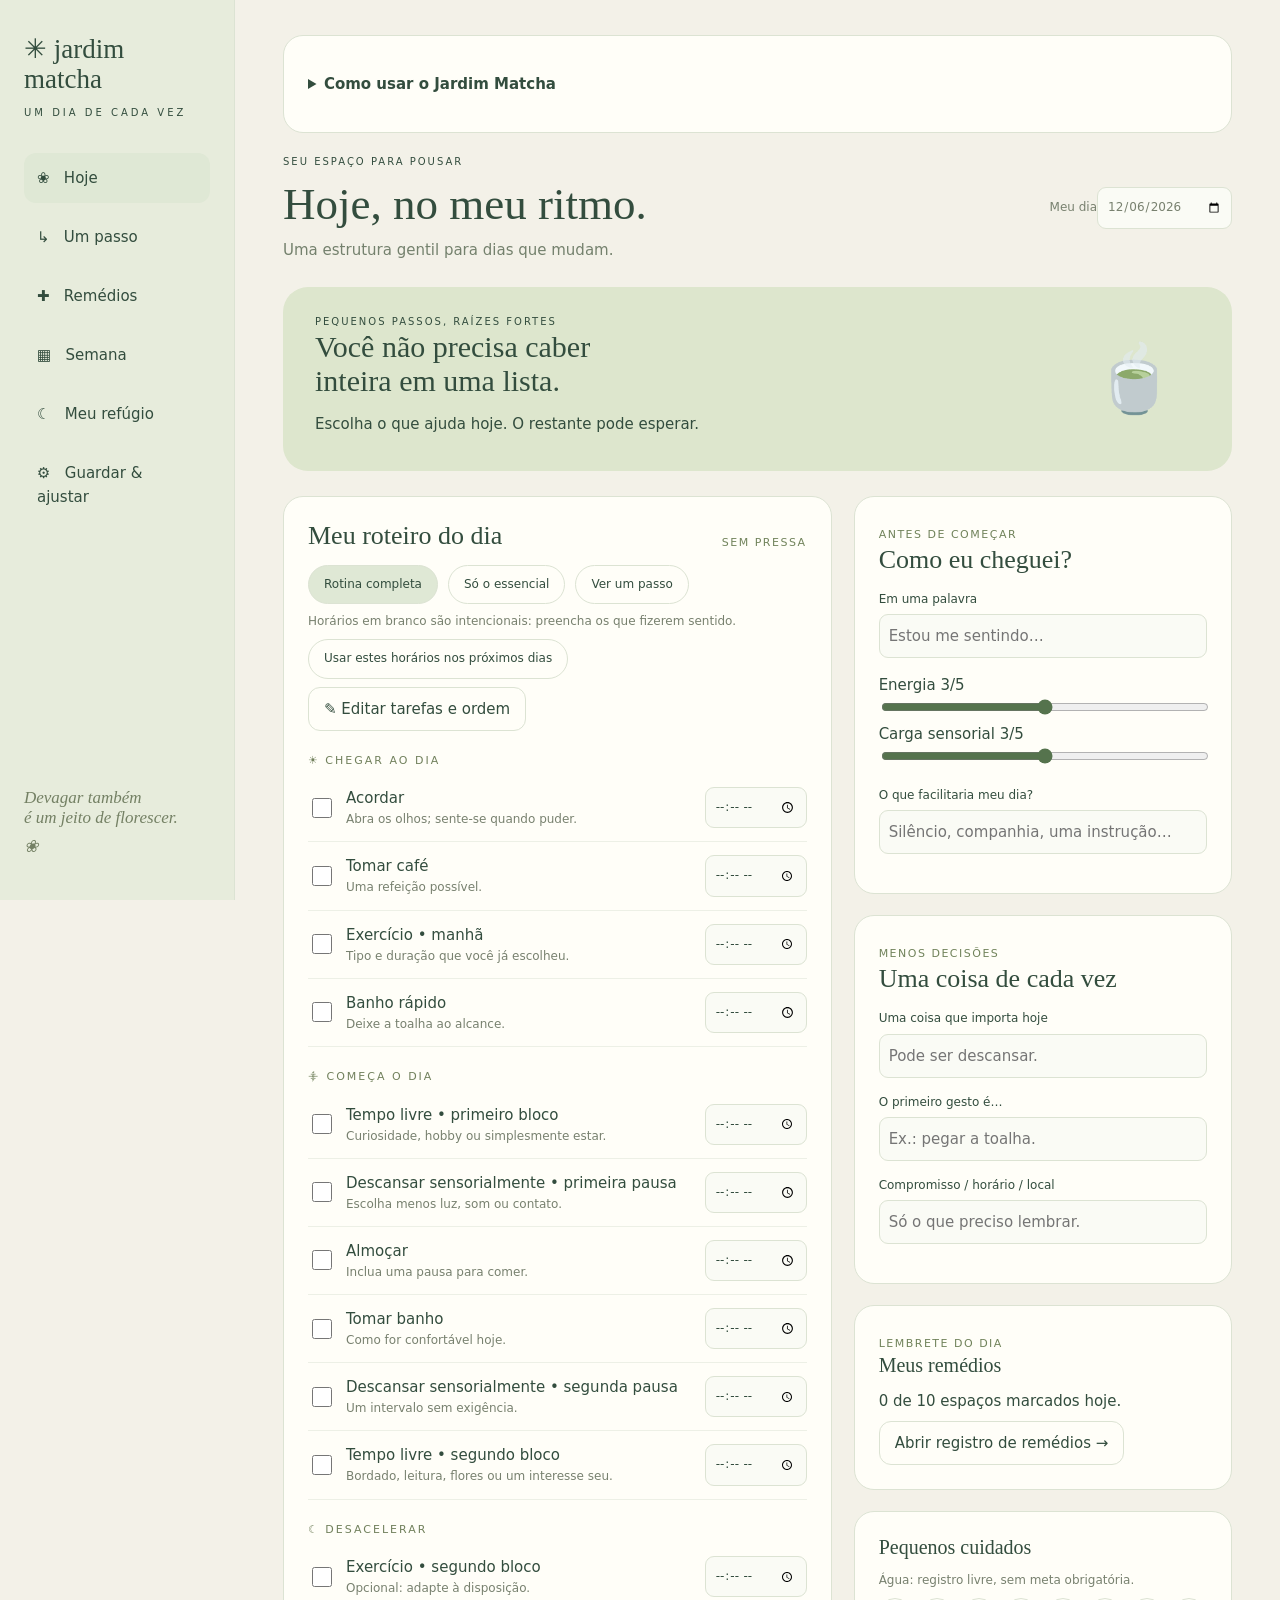
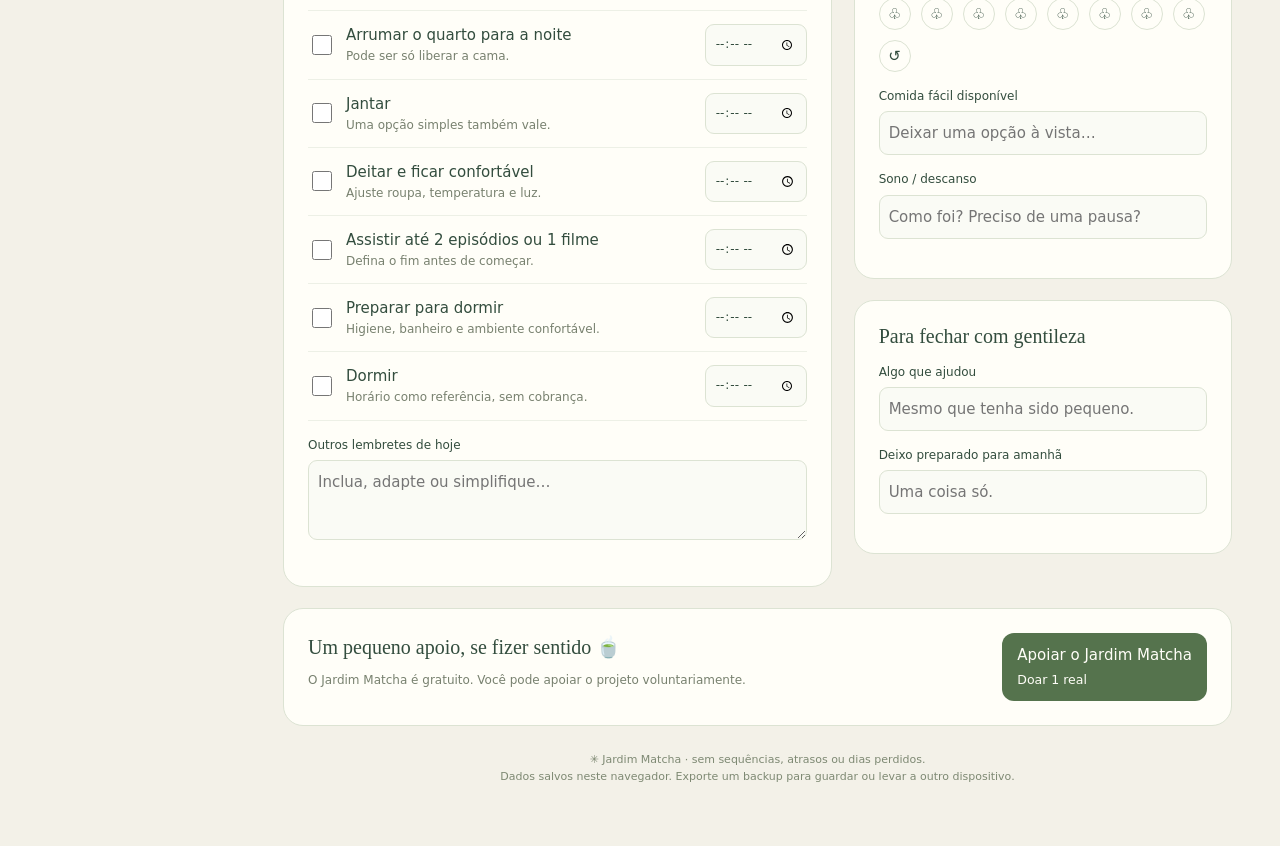
==== Jardim_Matcha.html @ 205de89b "Publicar Jardim Matcha gratuito com planner e Pix" ====
<!DOCTYPE html><html lang="pt-BR"><meta charset="utf-8"><meta name="viewport" content="width=device-width,initial-scale=1"><meta name="theme-color" content="#e7ecdc"><meta name="mobile-web-app-capable" content="yes"><link rel="icon" href="[data-uri]"><title>Jardim Matcha · meu ritmo</title><style>
:root{--ink:#334d3e;--green:#55734d;--line:#dce3d3;--paper:#fffef8;--pale:#edf1e5}*{box-sizing:border-box}body{margin:0;background:#f3f1e8;color:var(--ink);font:15px/1.6 system-ui,sans-serif}button,input,textarea,select{font:inherit;color:inherit}button{cursor:pointer;border:1px solid var(--line);background:var(--paper);border-radius:12px;padding:9px 15px}button:hover,button.active{background:#dfe8d5}button:focus-visible,input:focus-visible,textarea:focus-visible,select:focus-visible{outline:3px solid #a4b583;outline-offset:2px}aside{position:fixed;width:235px;height:100vh;background:#e7ecdc;padding:35px 24px;display:flex;flex-direction:column;border-right:1px solid var(--line)}.brand{font:27px Georgia;line-height:1.1;margin-bottom:35px}.brand small{display:block;font:10px system-ui;letter-spacing:3px;margin-top:13px}nav{display:grid;gap:9px}nav button{text-align:left;background:transparent;border:0;padding:13px}aside footer{margin-top:auto;font:italic 17px Georgia;color:#748064}main{max-width:1230px;margin-left:235px;padding:35px 48px}header{display:flex;justify-content:space-between;align-items:center;gap:18px}.eyebrow{text-transform:uppercase;letter-spacing:2px;font-size:10px}h1{font:45px Georgia;margin:8px 0}h2{font:26px Georgia;margin:0 0 14px}h3{font:20px Georgia;margin:0 0 12px}p{margin:8px 0}.sub{color:#74816d}.hero{margin:25px 0;background:#dde6cd;border-radius:25px;padding:27px 32px;display:flex;justify-content:space-between;align-items:center;overflow:hidden}.hero h2{font:30px Georgia}.tea{font-size:65px;filter:saturate(.55);padding:0 25px}.grid{display:grid;grid-template-columns:1.45fr 1fr;gap:22px;align-items:start}.card{background:var(--paper);border:1px solid var(--line);border-radius:20px;padding:24px;margin-bottom:21px}.tag{font-size:11px;letter-spacing:1.5px;text-transform:uppercase;color:#71835b}.row{display:flex;gap:10px;align-items:center;flex-wrap:wrap}.between{justify-content:space-between}label{display:block}input:not([type=checkbox]):not([type=range]),textarea,select{border:1px solid var(--line);border-radius:9px;background:#fafbf5;padding:9px;max-width:100%}textarea{width:100%;resize:vertical;min-height:80px}input[type=checkbox]{accent-color:var(--green);width:20px;height:20px;flex-shrink:0}input[type=range]{accent-color:var(--green);width:100%}.task{display:flex;align-items:center;gap:11px;padding:12px 0;border-bottom:1px solid #edf0e6}.task label{flex:1}.task:has(input:checked) label{text-decoration:line-through;color:#85917d}.task input[type=time]{width:102px;font-size:12px}.divider{margin:21px 0 5px;color:#71805c;font-size:11px;letter-spacing:2px}.muted{font-size:12px;color:#78816f}.pill{border-radius:30px;font-size:12px}.stat{padding:12px 16px;border-radius:13px;background:var(--pale);flex:1}.stat strong{font:24px Georgia;display:block}.hidden{display:none!important}.field{margin:15px 0}.field>span{display:block;font-size:12px;margin-bottom:5px}.field input{width:100%}.med{display:grid;grid-template-columns:30px 1fr 1fr 110px 85px;gap:8px;align-items:center;padding:12px 0;border-bottom:1px solid var(--line)}.med input{width:100%;min-width:0}.med label{font-size:11px}.med label input{display:block}.note{background:#f1eddf;border-radius:12px;padding:13px;font-size:12px}.largebtn{background:var(--green);color:white;border:0}.focus{max-width:650px;margin:35px auto;text-align:center}.focus h2{font-size:38px}.timer{font:64px Georgia;margin:25px}.water button{border-radius:50%;width:32px;height:32px;padding:0}.water .filled{background:#aabf93}.week{display:grid;grid-template-columns:repeat(7,1fr);gap:8px}.day{background:#f1f4ea;border-radius:12px;padding:12px}.day textarea{min-height:150px;font-size:12px}.bottom{font-size:11px;text-align:center;color:#7e8973;margin:25px}progress{width:100%;height:8px;accent-color:var(--green)}@media(max-width:900px){aside{position:static;width:100%;height:auto;padding:18px}.brand{margin:0;font-size:23px}.brand small,aside footer{display:none}nav{display:flex;overflow:auto;margin-top:15px}nav button{white-space:nowrap;padding:8px}main{margin:0;padding:24px}.grid{grid-template-columns:1fr}.week{grid-template-columns:1fr 1fr}header{flex-wrap:wrap}h1{font-size:36px}.med{grid-template-columns:24px 1fr 1fr}.tea{display:none}}@media print{aside,.noprint,.hero,.bottom{display:none!important}main{margin:0;padding:0;max-width:none}.card{break-inside:avoid}.grid{display:block}body{background:white}.hidden{display:none!important}input,textarea{border-color:#aaa!important}button{display:none}}
@media(max-width:600px){main{padding:18px 14px}h1{font-size:32px}.hero{padding:22px}.card{padding:18px}nav button{min-height:44px}button{min-height:44px}.task{flex-wrap:wrap}.task label{min-width:160px}.task input[type=time]{margin-left:31px}.med{grid-template-columns:26px 1fr;gap:10px}.med label{grid-column:2}.med>input{grid-column:1;grid-row:1 / span 4}.week{grid-template-columns:1fr}.hero h2{font-size:26px}input,textarea{font-size:16px!important}header input{min-height:44px}aside{padding:18px 14px}.brand br{display:none}.brand{font-size:24px}.water button{width:36px;min-height:36px}}@media(display-mode:standalone){#installCard{margin-top:10px}body{padding-top:env(safe-area-inset-top);padding-bottom:env(safe-area-inset-bottom)}} .routine-edit{border:1px solid var(--line);border-radius:14px;padding:18px;margin:18px 0;background:#fafbf5}.routine-edit .field{margin:10px 0}.routine-edit input:not([type=checkbox]){width:100%}.routine-edit .row{margin-top:12px}.archive-row{padding:12px 0;border-bottom:1px solid var(--line)}.archive-row span{flex:1;overflow-wrap:anywhere}.remove-med{grid-column:2 / -1;justify-self:end;font-size:12px}button:disabled{opacity:.4;cursor:default}summary{cursor:pointer;padding:12px 0} .consult-card{border-top:1px solid var(--line);padding-top:20px;margin-top:20px}.consult-card select{width:100%}.consult-highlight{background:#edf1e5}.consult-day{margin:22px 0;padding:18px;border:1px solid var(--line);border-radius:14px}.consult-note{margin:15px 0;overflow-wrap:anywhere}.note-text{white-space:pre-wrap;overflow-wrap:anywhere}.consult-note strong{font-size:12px}.consult-highlight details{max-height:420px;overflow:auto;margin-top:12px}@media print{.consult-card,.consult-highlight button{display:none}.consult-highlight details{max-height:none;overflow:visible}.consult-day{break-inside:auto}} .support-back{position:sticky;top:8px;z-index:2;background:var(--paper);box-shadow:0 3px 12px #334d3e18;margin-bottom:12px}#supportNetwork{scroll-margin-top:16px}@media print{.support-back{display:none}} .matcha-support{display:inline-block;padding:10px 15px;background:#55734d;color:#fffef8;border-radius:12px;text-decoration:none}.matcha-support:hover{background:#334d3e}.matcha-support:focus-visible{outline:3px solid #8a5736;outline-offset:4px} </style><aside><div class="brand">✳ jardim<br>matcha<small>UM DIA DE CADA VEZ</small></div><nav id="nav"></nav><footer>Devagar também<br>é um jeito de florescer.<p>❀</p></footer></aside><main>
<details class="card noprint" id="quickGuide">
  <summary><strong>Como usar o Jardim Matcha</strong></summary>
  <p>Baixe este arquivo HTML e abra a cópia salva no Chrome ou Edge do computador. O planner abre sem internet e sem conta.</p>
  <p>Em <strong>Hoje</strong>, organize sua rotina. Use <strong>Meu refúgio</strong> para anotar o que quer levar às consultas e <strong>Remédios</strong> para consultar seu registro.</p>
  <p>Use sempre o mesmo arquivo, na mesma pasta e no mesmo navegador. Para trocar de aparelho ou de pasta, primeiro vá em <strong>Guardar &amp; ajustar → Exportar backup</strong>. Depois, use <strong>Restaurar backup</strong> no novo local. A restauração substitui o conteúdo atual.</p>
  <p>Guarde o backup com cuidado, pois ele pode conter suas anotações e informações pessoais.</p>
</details>
<p class="note noprint" id="storageNotice" role="status" hidden>O navegador não conseguiu salvar seus dados. Exporte um backup antes de fechar.</p>
<header><div><div class="eyebrow">Seu espaço para pousar</div><h1>Hoje, no meu ritmo.</h1><div class="sub">Uma estrutura gentil para dias que mudam.</div></div><label class="muted">Meu dia<input type="date" id="date" aria-label="Data do planner"></label></header><div class="hero"><div><div class="eyebrow">PEQUENOS PASSOS, RAÍZES FORTES</div><h2>Você não precisa caber<br>inteira em uma lista.</h2><p>Escolha o que ajuda hoje. O restante pode esperar.</p></div><div class="tea" aria-hidden="true">🍵</div></div><div id="content"></div><section class="card noprint" aria-label="Apoio ao Jardim Matcha"><div class="row between"><div><h3>Um pequeno apoio, se fizer sentido 🍵</h3><p class="muted">O Jardim Matcha é gratuito. Você pode apoiar o projeto voluntariamente.</p></div><a class="matcha-support" href="https://mso-design.github.io/jardim-matcha/#apoio" target="_blank" rel="noopener noreferrer"><span>Apoiar o Jardim Matcha</span><br><small>Doar 1 real</small></a></div></section><div class="bottom">✳ Jardim Matcha · sem sequências, atrasos ou dias perdidos.<br>Dados salvos neste navegador. Exporte um backup para guardar ou levar a outro dispositivo.</div></main><script>
const $=s=>document.querySelector(s), key='jardim-matcha-edicao-navegador-v1';let db;try{db=JSON.parse(localStorage.getItem(key))||{days:{},meds:Array.from({length:10},()=>({})),settings:{}}}catch{db={days:{},meds:Array.from({length:10},()=>({})),settings:{}}}let view='Hoje',timer=null,left=300,running=false;const localDate=()=>new Date(Date.now()-new Date().getTimezoneOffset()*60000).toISOString().slice(0,10);$('#date').value=localDate();const day=()=>db.days[$('#date').value]??=( {checks:{},times:{...(db.settings.routineTimes||{})},fields:{},medchecks:{},mode:'flexivel',water:0});const esc=v=>String(v??'').replace(/[&<>"']/g,c=>({'&':'&amp;','<':'&lt;','>':'&gt;','"':'&quot;',"'":'&#39;'}[c]));function save(){try{localStorage.setItem(key,JSON.stringify(db));$('#storageNotice').hidden=true;$('#saved')&&($('#saved').textContent='Salvo neste navegador ✓')}catch{$('#storageNotice').hidden=false;$('#saved')&&($('#saved').textContent='Não foi possível salvar. Exporte um backup.')}}
const defaultRoutine=[['manhã','Acordar','Abra os olhos; sente-se quando puder.'],['manhã','Tomar café','Uma refeição possível.'],['manhã','Exercício • manhã','Tipo e duração que você já escolheu.'],['manhã','Banho rápido','Deixe a toalha ao alcance.'],['dia','Tempo livre • primeiro bloco','Curiosidade, hobby ou simplesmente estar.'],['dia','Descansar sensorialmente • primeira pausa','Escolha menos luz, som ou contato.'],['dia','Almoçar','Inclua uma pausa para comer.'],['dia','Tomar banho','Como for confortável hoje.'],['dia','Descansar sensorialmente • segunda pausa','Um intervalo sem exigência.'],['dia','Tempo livre • segundo bloco','Bordado, leitura, flores ou um interesse seu.'],['noite','Exercício • segundo bloco','Opcional: adapte à disposição.'],['noite','Arrumar o quarto para a noite','Pode ser só liberar a cama.'],['noite','Jantar','Uma opção simples também vale.'],['noite','Deitar e ficar confortável','Ajuste roupa, temperatura e luz.'],['noite','Assistir até 2 episódios ou 1 filme','Defina o fim antes de começar.'],['noite','Preparar para dormir','Higiene, banheiro e ambiente confortável.'],['noite','Dormir','Horário como referência, sem cobrança.']];const minimum=[0,1,5,6,12,15,16];
const newId=prefix=>prefix+'_'+Date.now().toString(36)+'_'+Math.random().toString(36).slice(2,10);
function migrate(){db.settings??={};db.settings.routine??=defaultRoutine.map((r,i)=>[...r,String(i),minimum.includes(i)]);db.settings.consultations??={};db.settings.removedTasks??=[];db.settings.removedMeds??=[];db.meds.forEach((m,i)=>m.id??=String(i));}
migrate();
const getRoutine=()=>db.settings.routine;
const getMed=id=>db.meds.find(m=>m.id===id);
function moveTask(id,delta){const a=getRoutine(),i=a.findIndex(r=>r[3]===id),j=i+delta;if(i<0||j<0||j>=a.length)return;[a[i],a[j]]=[a[j],a[i]];save();render()}
function removeTask(id){const a=getRoutine(),i=a.findIndex(r=>r[3]===id);if(i<0)return;db.settings.removedTasks.push({task:a.splice(i,1)[0],position:i});save();render()}
function removeMed(id){const i=db.meds.findIndex(m=>m.id===id);if(i<0)return;db.settings.removedMeds.push({med:db.meds.splice(i,1)[0],position:i});save();render()}
function field(id,title,placeholder='',type='text'){const val=esc(day().fields[id]);return `<label class="field"><span>${title}</span>${type==='area'?`<textarea data-field="${id}" placeholder="${placeholder}">${val}</textarea>`:`<input data-field="${id}" value="${val}" placeholder="${placeholder}">`}</label>`}function tasks(){let last='';return getRoutine().map((r)=>{const i=r[3];if(day().mode==='essencial'&&!r[4])return '';let head='';if(r[0]!==last){last=r[0];head=`<div class="divider">${r[0]==='manhã'?'☀ CHEGAR AO DIA':r[0]==='dia'?'⸎ COMEÇA O DIA':'☾ DESACELERAR'}</div>`}return head+`<div class="task"><input type="checkbox" data-task="${i}" aria-label="Concluir ${esc(r[1])}" ${day().checks[i]?'checked':''}><label>${esc(r[1])}<div class="muted">${esc(r[2])}</div></label><input type="time" aria-label="Horário de ${esc(r[1])}" data-time="${i}" value="${esc(day().times[i])}"></div>`}).join('')}
function render(){const d=day();$('#nav').innerHTML=['Hoje','Um passo','Remédios','Semana','Meu refúgio','Guardar & ajustar'].map((n,i)=>`<button data-view="${n}" class="${view===n?'active':''}">${['❀','↳','✚','▦','☾','⚙'][i]} &nbsp; ${n}</button>`).join('');let html='';if(view==='Hoje')html=`${consultAlerts()}<div class="grid"><div><div class="card"><div class="row between"><h2>Meu roteiro do dia</h2><span class="tag">SEM PRESSA</span></div><div class="row noprint"><button data-mode="flexivel" class="pill ${d.mode==='flexivel'?'active':''}">Rotina completa</button><button data-mode="essencial" class="pill ${d.mode==='essencial'?'active':''}">Só o essencial</button><button data-view="Um passo" class="pill">Ver um passo</button></div><p class="muted">Horários em branco são intencionais: preencha os que fizerem sentido.</p><button id="repeatTimes" class="pill noprint">Usar estes horários nos próximos dias</button><span id="timeStatus" class="muted" role="status"></span><p class="noprint"><button data-view="Editar rotina">✎ Editar tarefas e ordem</button></p><div id="tasks">${tasks()||'<p class="muted">Nenhuma tarefa neste modo. Você pode adicionar tarefas ou marcar quais são essenciais em “Editar tarefas e ordem”.</p>'}</div>${field('custom','Outros lembretes de hoje','Inclua, adapte ou simplifique…','area')}</div></div><div><div class="card"><span class="tag">ANTES DE COMEÇAR</span><h2>Como eu cheguei?</h2>${field('feeling','Em uma palavra','Estou me sentindo…')}<label>Energia <output id="energyOut">${d.fields.energy??3}</output>/5<input type="range" min="1" max="5" data-field="energy" value="${d.fields.energy??3}"></label><label>Carga sensorial <output id="sensoryOut">${d.fields.sensory??3}</output>/5<input type="range" min="1" max="5" data-field="sensory" value="${d.fields.sensory??3}"></label>${field('need','O que facilitaria meu dia?','Silêncio, companhia, uma instrução…')}</div><div class="card"><span class="tag">MENOS DECISÕES</span><h2>Uma coisa de cada vez</h2>${field('priority','Uma coisa que importa hoje','Pode ser descansar.')}${field('first','O primeiro gesto é…','Ex.: pegar a toalha.')}${field('appointment','Compromisso / horário / local','Só o que preciso lembrar.')}</div><div class="card"><span class="tag">LEMBRETE DO DIA</span><h3>Meus remédios</h3><p>${db.meds.filter(m=>d.medchecks[m.id]).length} de ${db.meds.length} espaços marcados hoje.</p><button data-view="Remédios">Abrir registro de remédios →</button></div><div class="card"><h3>Pequenos cuidados</h3><p class="muted">Água: registro livre, sem meta obrigatória.</p><div class="row water">${Array.from({length:8},(_,i)=>`<button data-water="${i+1}" class="${d.water>i?'filled':''}" aria-label="Registrar ${i+1} copos">♧</button>`).join('')}<button data-water="0" aria-label="Zerar água">↺</button></div>${field('food','Comida fácil disponível','Deixar uma opção à vista…')}${field('sleep','Sono / descanso','Como foi? Preciso de uma pausa?')}</div><div class="card"><h3>Para fechar com gentileza</h3>${field('worked','Algo que ajudou','Mesmo que tenha sido pequeno.')}${field('tomorrow','Deixo preparado para amanhã','Uma coisa só.')}</div></div></div>`;
if(view==='Remédios')html=`<div class="card"><span class="tag">MEU REGISTRO DE CUIDADO</span><h2>Remédios do dia</h2><p>Preencha conforme sua prescrição. Nomes e orientações ficam disponíveis nos próximos dias; as marcações são diárias.</p><p class="note">Este registro não define doses ou condutas. Se não souber se tomou, confira seu registro e a orientação do profissional antes de repetir. Não há alarmes automáticos.</p><div id="meds">${db.meds.map((m,index)=>{const i=m.id;return `<div class="med"><input type="checkbox" data-medcheck="${i}" aria-label="Remédio ${index+1} tomado" ${d.medchecks[i]?'checked':''}><label>${index+1}. Nome<input data-med="${i}" data-prop="name" value="${esc(m.name)}" placeholder="Nome do remédio"></label><label>Dose / orientação prescrita<input data-med="${i}" data-prop="dose" value="${esc(m.dose)}" placeholder="Como foi prescrito"></label><label>Horário previsto<input type="time" data-med="${i}" data-prop="time" value="${esc(m.time)}"></label><label>Tomado às<input type="time" data-taken="${i}" value="${esc(d.fields['taken'+i])}"></label><button class="remove-med noprint" data-remove-med="${i}" aria-label="Retirar espaço ${index+1}">Retirar espaço</button></div>`}).join('')||'<p>Nenhum espaço cadastrado. Adicione quantos precisar.</p>'}</div><p><button id="addmed">+ Adicionar espaço de remédio</button></p><p class="muted">Retirar um espaço apenas o guarda em “Espaços retirados”, abaixo. As marcações dos outros espaços continuam ligadas ao remédio certo.</p>${medArchive()}${field('mednotes','Observações do dia para conversar na consulta','O que quero registrar…','area')}</div>`;
if(view==='Um passo'){const r=getRoutine().find(r=>!d.checks[r[3]]&&(d.mode!=='essencial'||r[4]));const i=r?.[3];html=`<div class="card focus"><span class="tag">O RESTO PODE ESPERAR</span><h2>${r?esc(r[1]):'Seu roteiro chegou ao fim.'}</h2><p>${r?esc(r[2]):'Você pode descansar ou ajustar o plano.'}</p>${r?`<p><button class="largebtn" data-complete="${i}">✓ Fiz este passo</button> <button data-skip="${i}">Escolher outro passo</button></p>`:''}<div class="timer" id="clock">${clock()}</div><div class="row" style="justify-content:center"><button data-min="2">2 min</button><button data-min="5">5 min</button><button data-min="10">10 min</button><button id="toggle">${running?'Pausar':'Começar'}</button><button id="resetTimer">Reiniciar</button></div><p class="muted">Temporizador opcional. Funciona enquanto esta página estiver aberta.</p>${field('tiny','Se ainda estiver grande, o menor gesto é…','Só encostar os pés no chão, por exemplo.')}<button data-view="Meu refúgio">Preciso de uma pausa</button></div>`}
if(view==='Editar rotina')html=routineEditor();
if(view==='Psicóloga')html=consultPage('psicologa');
if(view==='Psiquiatra')html=consultPage('psiquiatra');
if(view==='Semana'){const date=new Date($('#date').value+'T12:00:00');date.setDate(date.getDate()-((date.getDay()+6)%7));let start=localDate();const w=[];for(let i=0;i<7;i++){let dt=new Date(date);dt.setDate(date.getDate()+i);let k=dt.toISOString().slice(0,10);w.push(`<div class="day"><strong>${['Seg','Ter','Qua','Qui','Sex','Sáb','Dom'][i]}</strong><div class="muted">${dt.toLocaleDateString('pt-BR',{day:'2-digit',month:'2-digit'})}</div><textarea data-week="${k}" aria-label="Plano de ${k}" placeholder="Uma âncora, um compromisso, uma pausa…">${esc(db.settings['week'+k])}</textarea></div>`)}html=`<div class="card"><span class="tag">UM POUCO DE PREVISIBILIDADE</span><h2>Minha semana possível</h2><p class="sub">A semana acompanha a data selecionada. Deixe espaços em branco.</p><div class="week">${w.join('')}</div></div><div class="grid"><div class="card">${field('parking','Estacionamento de ideias','Curiosidades e projetos podem esperar aqui.','area')}</div><div class="card">${field('weekly','O que pode ficar mais fácil?','Uma adaptação para experimentar.','area')}</div></div>`}
if(view==='Meu refúgio')html=`<div class="grid"><div class="card"><span class="tag">UMA PAUSA SEM DESEMPENHO</span><h2>Meu lugar de pouso</h2><p>Você pode reduzir as demandas deste momento. Escolha apenas algo que costuma ser confortável para você.</p><div class="note">Uma possibilidade: apoiar o corpo e diminuir um estímulo, se isso ajudar. Não precisa fazer um exercício ou terminar nada aqui.</div>${setting('sensoryKit','Meu conforto sensorial','Luz suave, fones, tecido macio…')}${setting('helps','Coisas que costumam me ajudar','O que me dá uma sensação de segurança?')}${setting('avoid','O que prefiro evitar quando sobrecarregada','Barulhos, perguntas, toque…')}${setting('phrase','Minha frase para pedir espaço','Preciso de uma pausa e de menos estímulos agora.')}</div><div><div class="card" id="supportNetwork"><h3 id="supportHeading" tabindex="-1">Minha rede de apoio</h3>${setting('support','Pessoa / contato / como pedir ajuda','Quem posso procurar?')}${setting('care','Anotações gerais para consultas','Suas anotações anteriores continuam aqui.')}${consultCard('psicologa')}${consultCard('psiquiatra')}</div><div class="card"><h3>Um interesse, sem obrigação</h3>${setting('joy','Meu pequeno jardim de curiosidades','Bordar uma flor, observar cores, ler uma página…')}<button data-view="Hoje" data-essential="1">Voltar com só o essencial</button></div></div></div>`;
if(view==='Guardar & ajustar')html=`<div class="card"><span class="tag">O PLANNER SE ADAPTA A VOCÊ</span><h2>Seu jeito de usar</h2><p>Comece escolhendo a data. Use a rotina completa ou “só o essencial”, e abra “um passo” para diminuir a informação na tela.</p><p>Os horários são editáveis e não geram notificações. Nada é levado como dívida para o dia seguinte.</p>${setting('anchors','Minhas âncoras de rotina','Ex.: depois do café, conferir os remédios prescritos.')}${setting('adapt','Adaptações que quero lembrar','Banho mais curto, ajuda para começar, pausa antes de trocar de tarefa…')}<h3>Guardar uma cópia</h3><p class="muted">Este planner salva neste navegador, sem sincronizar entre dispositivos. O backup contém tudo o que você preencheu, inclusive os remédios.</p><div class="row"><button id="export">↓ Exportar backup</button><label><span class="muted">Restaurar backup</span><input type="file" id="import" accept="application/json"></label><button id="print">Imprimir / salvar PDF</button></div><p role="status" id="backupStatus"></p><p id="saved" class="muted">Salvo neste navegador ✓</p></div>`;$('#content').innerHTML=html;}

const consultNames={psicologa:'Psicóloga',psiquiatra:'Psiquiatra'};
const weekdays=['Domingo','Segunda-feira','Terça-feira','Quarta-feira','Quinta-feira','Sexta-feira','Sábado'];
function consultConfig(kind){return db.settings.consultations[kind]??={weekday:'',date:'',time:''}}
function dateLabel(date){return new Date(date+'T12:00:00').toLocaleDateString('pt-BR',{weekday:'long',day:'2-digit',month:'2-digit'})}
function calendarDay(date){const [y,m,d]=date.split('-').map(Number);return Date.UTC(y,m-1,d)/86400000}
function consultDue(kind){const c=consultConfig(kind),date=$('#date').value;if(kind==='psiquiatra')return !!c.date&&c.date===date;if(c.weekday==='')return false;const exact15=c.intervalWeeks==='15dias';if(!exact15&&Number(c.weekday)!==new Date(date+'T12:00:00').getDay())return false;const weeks=Number(c.intervalWeeks)||1,period=exact15?15:weeks*7;if(!c.referenceDate)return period===7;const delta=calendarDay(date)-calendarDay(c.referenceDate);return delta>=0&&delta%period===0}
function psychFrequency(c){return `<label class="field"><span>Frequência • Psicóloga</span><select data-consult-kind="psicologa" data-consult-prop="intervalWeeks">${[1,2,3,4].map(n=>`<option value="${n}" ${(c.intervalWeeks==='15dias'?0:(Number(c.intervalWeeks)||1))===n?'selected':''}>${n===1?'Semanal • a cada semana':n===2?'Quinzenal • a cada 2 semanas (14 dias)':'A cada '+n+' semanas ('+(n*7)+' dias)'}</option>`).join('')}<option value="15dias" ${c.intervalWeeks==='15dias'?'selected':''}>A cada 15 dias exatos</option></select></label><label class="field"><span>Data de referência • Psicóloga${(c.intervalWeeks==='15dias'||Number(c.intervalWeeks)>1)?' (necessária)':' (opcional)'}</span><input type="date" data-consult-kind="psicologa" data-consult-prop="referenceDate" value="${esc(c.referenceDate)}"></label><p class="muted">Escolha a data de uma consulta confirmada. O dia da semana será ajustado à data e a repetição começa nela. Em “15 dias exatos”, as próximas consultas podem cair em outro dia da semana.</p>${(c.intervalWeeks==='15dias'||Number(c.intervalWeeks)>1)&&!c.referenceDate?'<p class="note" role="status">Falta a data de referência para calcular quais semanas têm consulta.</p>':''}`}
function returnSupport(extra=''){return `<button type="button" class="noprint ${extra}" data-return-support="1">← Voltar à minha rede de apoio</button>`}
function consultCard(kind){const c=consultConfig(kind);return `<section class="consult-card"><h3>${consultNames[kind]}</h3>${kind==='psiquiatra'?`<label class="field"><span>Data da consulta • Psiquiatra</span><input type="date" data-consult-kind="psiquiatra" data-consult-prop="date" value="${esc(c.date)}"></label>`:`<label class="field"><span>Dia da semana • ${consultNames[kind]}</span><select data-consult-kind="${kind}" data-consult-prop="weekday"><option value="">Sem dia definido</option>${weekdays.map((w,i)=>`<option value="${i}" ${String(c.weekday)===String(i)?'selected':''}>${w}</option>`).join('')}</select></label>${psychFrequency(c)}`}<label class="field"><span>Horário • ${consultNames[kind]} (opcional)</span><input type="time" data-consult-kind="${kind}" data-consult-prop="time" value="${esc(c.time)}"></label><p class="muted">${kind==='psiquiatra'?'O destaque aparece apenas na data escolhida, sem repetição semanal. Depois da consulta, você pode escolher a próxima data.':'O destaque segue a frequência escolhida'+(c.referenceDate?', a partir de '+dateLabel(c.referenceDate):'')+'.'} O lembrete aparece dentro do planner, sem notificação externa.</p><button data-view="${consultNames[kind]}">Anotações e consulta • ${consultNames[kind]}</button>${consultDue(kind)?'<p class="note">É o dia escolhido nesta data. Suas anotações estão reunidas no espaço da consulta.</p>':''}</section>`}
const noteLabels={feeling:'Como me senti',energy:'Energia (1–5)',sensory:'Carga sensorial (1–5)',need:'O que facilitaria meu dia',priority:'O que importa hoje',first:'Primeiro gesto',appointment:'Compromisso',custom:'Outros lembretes',food:'Alimentação',sleep:'Sono e descanso',worked:'Algo que ajudou',tomorrow:'Para amanhã',parking:'Ideias e curiosidades',weekly:'O que pode ficar mais fácil',tiny:'Meu menor passo',mednotes:'Observações sobre remédios'};
function consultDays(){const end=$('#date').value;const dt=new Date(end+'T12:00:00');dt.setDate(dt.getDate()-6);const start=dt.getFullYear()+'-'+String(dt.getMonth()+1).padStart(2,'0')+'-'+String(dt.getDate()).padStart(2,'0');return {start,end}}
function consultationEntries(kind){const {start,end}=consultDays();const dates=new Set(Object.keys(db.days).filter(k=>k>=start&&k<=end));for(const k of Object.keys(db.settings)){if(k.startsWith('week')){const date=k.slice(4);if(/^\d{4}-\d{2}-\d{2}$/.test(date)&&date>=start&&date<=end)dates.add(date)}}return [...dates].sort().map(date=>{const f=db.days[date]?.fields||{};const notes=[];for(const [key,val]of Object.entries(f)){if(!String(val??'').trim()||key.startsWith('taken'))continue;if(key.startsWith('consult_')){if(key==='consult_'+kind)notes.push(['Para '+consultNames[kind],String(val)]);continue}notes.push([noteLabels[key]||'Anotação',String(val)])}if(String(db.settings['week'+date]||'').trim())notes.push(['Plano / anotação da semana',db.settings['week'+date]]);return {date,notes}}).filter(x=>x.notes.length)}
function consultReport(kind){const entries=consultationEntries(kind);return `${db.settings.care?.trim()?`<section class="note"><strong>Anotações gerais para consultas</strong><p class="note-text">${esc(db.settings.care)}</p></section>`:''}${entries.length?entries.map(x=>`<section class="consult-day"><h3>${esc(dateLabel(x.date))}</h3>${x.notes.map(([label,value])=>`<div class="consult-note"><strong>${esc(label)}</strong><p class="note-text">${esc(value)}</p></div>`).join('')}</section>`).join(''):'<p class="muted">Ainda não há anotações neste período. Você pode usar o campo de anotação desta consulta ou preencher os espaços do planner ao longo da semana.</p>'}`}
function consultAlerts(){const due=Object.keys(consultNames).filter(consultDue);return due.map(kind=>`<div class="card consult-highlight"><span class="tag">DIA DE CONSULTA NO SEU PLANEJAMENTO</span><h2>${consultNames[kind]}${consultConfig(kind).time?' • '+esc(consultConfig(kind).time):''}</h2><p>Reuni suas anotações dos últimos 7 dias, incluindo esta data.</p><button data-view="${consultNames[kind]}">Abrir minhas anotações • ${consultNames[kind]}</button><details open><summary>Ver anotações da semana</summary>${consultReport(kind)}</details></div>`).join('')}
function consultPage(kind){const range=consultDays();return `<div class="card"><span class="tag">MINHA REDE DE APOIO</span><h2>Minha consulta • ${consultNames[kind]}</h2>${returnSupport('support-back')}${consultCard(kind)}${field('consult_'+kind,'Anotar para a '+consultNames[kind]+' • '+dateLabel($('#date').value),'O que aconteceu? O que quero contar ou perguntar?','area')}${returnSupport()}<p class="muted">Esta anotação fica guardada na data selecionada e aparece apenas neste espaço profissional. As anotações gerais do planner aparecem nos dois espaços.</p><h3>O que quero levar à consulta</h3><p>Período: ${esc(dateLabel(range.start))} a ${esc(dateLabel(range.end))}.</p><p class="muted">Reuni os textos preenchidos no planner, os registros de energia e carga sensorial e as notas específicas para esta profissional. São suas palavras, sem interpretação ou diagnóstico automático.</p><button class="noprint" id="print">Imprimir / salvar estas anotações em PDF</button><div id="consultReport">${consultReport(kind)}</div>${returnSupport()}<p class="muted" id="saved" role="status">Salvo neste navegador ✓</p></div>`}
document.addEventListener('change',e=>{const t=e.target;if(t.dataset.consultKind){const c=consultConfig(t.dataset.consultKind);c[t.dataset.consultProp]=t.value;if(t.dataset.consultKind==='psicologa'){if(t.dataset.consultProp==='referenceDate'&&t.value)c.weekday=String(new Date(t.value+'T12:00:00').getDay());if(t.dataset.consultProp==='weekday'&&c.referenceDate&&Number(t.value)!==new Date(c.referenceDate+'T12:00:00').getDay())c.referenceDate=''}save();render()}});
document.addEventListener('input',e=>{const t=e.target;if(t.dataset.field?.startsWith('consult_')){day().fields[t.dataset.field]=t.value;save();const target=$('#consultReport');if(target)target.innerHTML=consultReport(t.dataset.field.slice(8))}});
function taskRow(r,index){const id=r[3];return `<div class="routine-edit"><label class="field"><span>Nome da tarefa ${index+1}</span><input data-edit-task="${id}" data-task-prop="1" value="${esc(r[1])}" maxlength="160"></label><label class="field"><span>Período</span><select data-edit-task="${id}" data-task-prop="0">${['manhã','dia','noite'].map(v=>`<option ${r[0]===v?'selected':''}>${v}</option>`).join('')}</select></label><label class="field"><span>Pequeno passo / observação</span><input data-edit-task="${id}" data-task-prop="2" value="${esc(r[2])}"></label><label class="row"><input type="checkbox" data-edit-task="${id}" data-task-prop="4" ${r[4]?'checked':''}> Mostrar em “só o essencial”</label><div class="row"><button data-move-task="${id}" data-delta="-1" aria-label="Subir ${esc(r[1])}" ${index===0?'disabled':''}>↑ Subir</button><button data-move-task="${id}" data-delta="1" aria-label="Descer ${esc(r[1])}" ${index===getRoutine().length-1?'disabled':''}>↓ Descer</button><button data-remove-task="${id}" aria-label="Excluir ${esc(r[1])}">Excluir tarefa</button></div></div>`}
function routineEditor(){return `<div class="card"><span class="tag">UMA ROTINA COM A SUA CARA</span><h2>Editar tarefas e ordem</h2><p>Adicione, renomeie e use ↑ e ↓ para colocar as tarefas na ordem que preferir. A sequência vale em “Hoje” e “Um passo”. As mudanças valem para todas as datas neste aparelho.</p><p class="muted">As marcações e os horários continuam ligados à tarefa certa. Tarefas excluídas ficam guardadas abaixo, caso queira restaurar.</p><button data-view="Hoje">← Voltar ao meu dia</button><form id="newTask" class="routine-edit"><h3>Nova tarefa</h3><label class="field"><span>Nome</span><input id="taskName" required maxlength="160" placeholder="Ex.: cuidar das plantas"></label><label class="field"><span>Período</span><select id="taskPeriod"><option>manhã</option><option selected>dia</option><option>noite</option></select></label><label class="field"><span>Pequeno passo / observação (opcional)</span><input id="taskNote" placeholder="Ex.: pegar o regador"></label><label class="row"><input id="taskEssential" type="checkbox"> Mostrar em “só o essencial”</label><p><button type="submit" class="largebtn">+ Adicionar tarefa</button></p></form><div id="routineList">${getRoutine().map(taskRow).join('')||'<p>Nenhuma tarefa. Crie sua primeira tarefa acima.</p>'}</div><details><summary>Tarefas excluídas (${db.settings.removedTasks.length})</summary>${db.settings.removedTasks.map(x=>`<div class="row archive-row"><span>${esc(x.task[1])}</span><button data-restore-task="${x.task[3]}">Restaurar tarefa</button></div>`).join('')||'<p class="muted">Nenhuma tarefa excluída.</p>'}</details><p id="saved" role="status" class="muted">Salvo neste navegador ✓</p></div>`}
function medArchive(){return `<details><summary>Espaços retirados (${db.settings.removedMeds.length})</summary>${db.settings.removedMeds.map((x,i)=>`<div class="row archive-row"><span>${esc(x.med.name)||'Espaço sem nome '+(i+1)}</span><button data-restore-med="${x.med.id}">Restaurar espaço</button></div>`).join('')||'<p class="muted">Nenhum espaço retirado.</p>'}</details>`}
document.addEventListener('input',e=>{const t=e.target;if(t.dataset.editTask){const r=getRoutine().find(r=>r[3]===t.dataset.editTask);if(r){r[Number(t.dataset.taskProp)]=t.type==='checkbox'?t.checked:t.value;save()}}});
document.addEventListener('submit',e=>{if(e.target.id!=='newTask')return;e.preventDefault();const name=$('#taskName').value.trim();if(!name){$('#taskName').focus();return}const id=newId('task');getRoutine().push([$('#taskPeriod').value,name,$('#taskNote').value.trim(),id,$('#taskEssential').checked]);save();render();document.querySelector(`[data-edit-task="${id}"]`)?.focus()});
function setting(id,title,p){return `<label class="field"><span>${title}</span><textarea data-setting="${id}" placeholder="${p}">${esc(db.settings[id])}</textarea></label>`}function clock(){return `${Math.floor(left/60).toString().padStart(2,'0')}:${(left%60).toString().padStart(2,'0')}`}let deadline=0;function stop(){clearInterval(timer);running=false}function run(){running=true;deadline=Date.now()+left*1000;timer=setInterval(()=>{left=Math.max(0,Math.ceil((deadline-Date.now())/1000));if($('#clock'))$('#clock').textContent=clock();if(left===0){stop();if($('#toggle'))$('#toggle').textContent='Concluído';}},250)}
$('#date').onchange=render;document.addEventListener('input',e=>{let t=e.target,d=day();if(t.dataset.field){d.fields[t.dataset.field]=t.value;if(t.type==='range'){let o=$('#'+t.dataset.field+'Out');if(o)o.textContent=t.value}}if(t.dataset.setting)db.settings[t.dataset.setting]=t.value;if(t.dataset.week)db.settings['week'+t.dataset.week]=t.value;if(t.dataset.time!==undefined)d.times[t.dataset.time]=t.value;if(t.dataset.med!==undefined)getMed(t.dataset.med)[t.dataset.prop]=t.value;if(t.dataset.taken!==undefined)d.fields['taken'+t.dataset.taken]=t.value;save()});document.addEventListener('change',e=>{let t=e.target;if(t.dataset.task!==undefined){day().checks[t.dataset.task]=t.checked;save()}if(t.dataset.medcheck!==undefined){day().medchecks[t.dataset.medcheck]=t.checked;save()}});document.addEventListener('click',e=>{let t=e.target.closest('button');if(!t)return;if(t.dataset.returnSupport){view='Meu refúgio';save();render();$('#supportHeading')?.focus({preventScroll:true});$('#supportNetwork')?.scrollIntoView?.({block:'start'});return}if(t.dataset.view){view=t.dataset.view;if(t.dataset.essential)day().mode='essencial';save();render()}if(t.dataset.mode){day().mode=t.dataset.mode;save();render()}if(t.dataset.water!==undefined){day().water=+t.dataset.water;save();render()}if(t.dataset.complete!==undefined){day().checks[t.dataset.complete]=true;save();render()}if(t.dataset.skip!==undefined){const i=t.dataset.skip;view='Hoje';render();setTimeout(()=>document.querySelector(`[data-task="${i}"]`)?.focus(),0)}if(t.id==='repeatTimes'){db.settings.routineTimes={...day().times};save();$('#timeStatus').textContent=' Horários definidos para novos dias. ✓'}if(t.dataset.moveTask){moveTask(t.dataset.moveTask,Number(t.dataset.delta));return}if(t.dataset.removeTask){removeTask(t.dataset.removeTask);return}if(t.dataset.removeMed){removeMed(t.dataset.removeMed);return}if(t.dataset.restoreTask){const a=db.settings.removedTasks,i=a.findIndex(x=>x.task[3]===t.dataset.restoreTask);if(i>=0){const x=a.splice(i,1)[0];getRoutine().splice(Math.min(x.position,getRoutine().length),0,x.task);save();render()}return}if(t.dataset.restoreMed){const a=db.settings.removedMeds,i=a.findIndex(x=>x.med.id===t.dataset.restoreMed);if(i>=0){const x=a.splice(i,1)[0];db.meds.splice(Math.min(x.position,db.meds.length),0,x.med);save();render()}return}if(t.id==='addmed'){db.meds.push({id:newId('med')});save();render()}if(t.dataset.min){stop();left=+t.dataset.min*60;render()}if(t.id==='toggle'){if(running)stop();else if(left>0)run();render()}if(t.id==='resetTimer'){stop();left=300;render()}if(t.id==='print')window.print();if(t.id==='export'){let blob=new Blob([JSON.stringify({format:'jardim-matcha',version:1,data:db},null,2)],{type:'application/json'});let a=document.createElement('a');a.href=URL.createObjectURL(blob);a.download='jardim-matcha-backup-'+localDate()+'.json';a.click();setTimeout(()=>URL.revokeObjectURL(a.href),1000)}});document.addEventListener('change',async e=>{if(e.target.id!=='import'||!e.target.files[0])return;try{const b=JSON.parse(await e.target.files[0].text());if(b.format!=='jardim-matcha'||!b.data||typeof b.data.days!=='object'||!Array.isArray(b.data.meds)||typeof b.data.settings!=='object')throw Error();if(!confirm('Substituir os dados deste navegador pelos dados do backup?'))return;db=b.data;migrate();save();render();$('#backupStatus').textContent='Backup restaurado.'}catch{$('#backupStatus').textContent='Não foi possível abrir este backup. Os dados atuais foram preservados.'}});

try {
  const probe = key + '-test';
  localStorage.setItem(probe, 'ok');
  localStorage.removeItem(probe);
} catch {
  $('#storageNotice').hidden = false;
}
render();
</script></html>
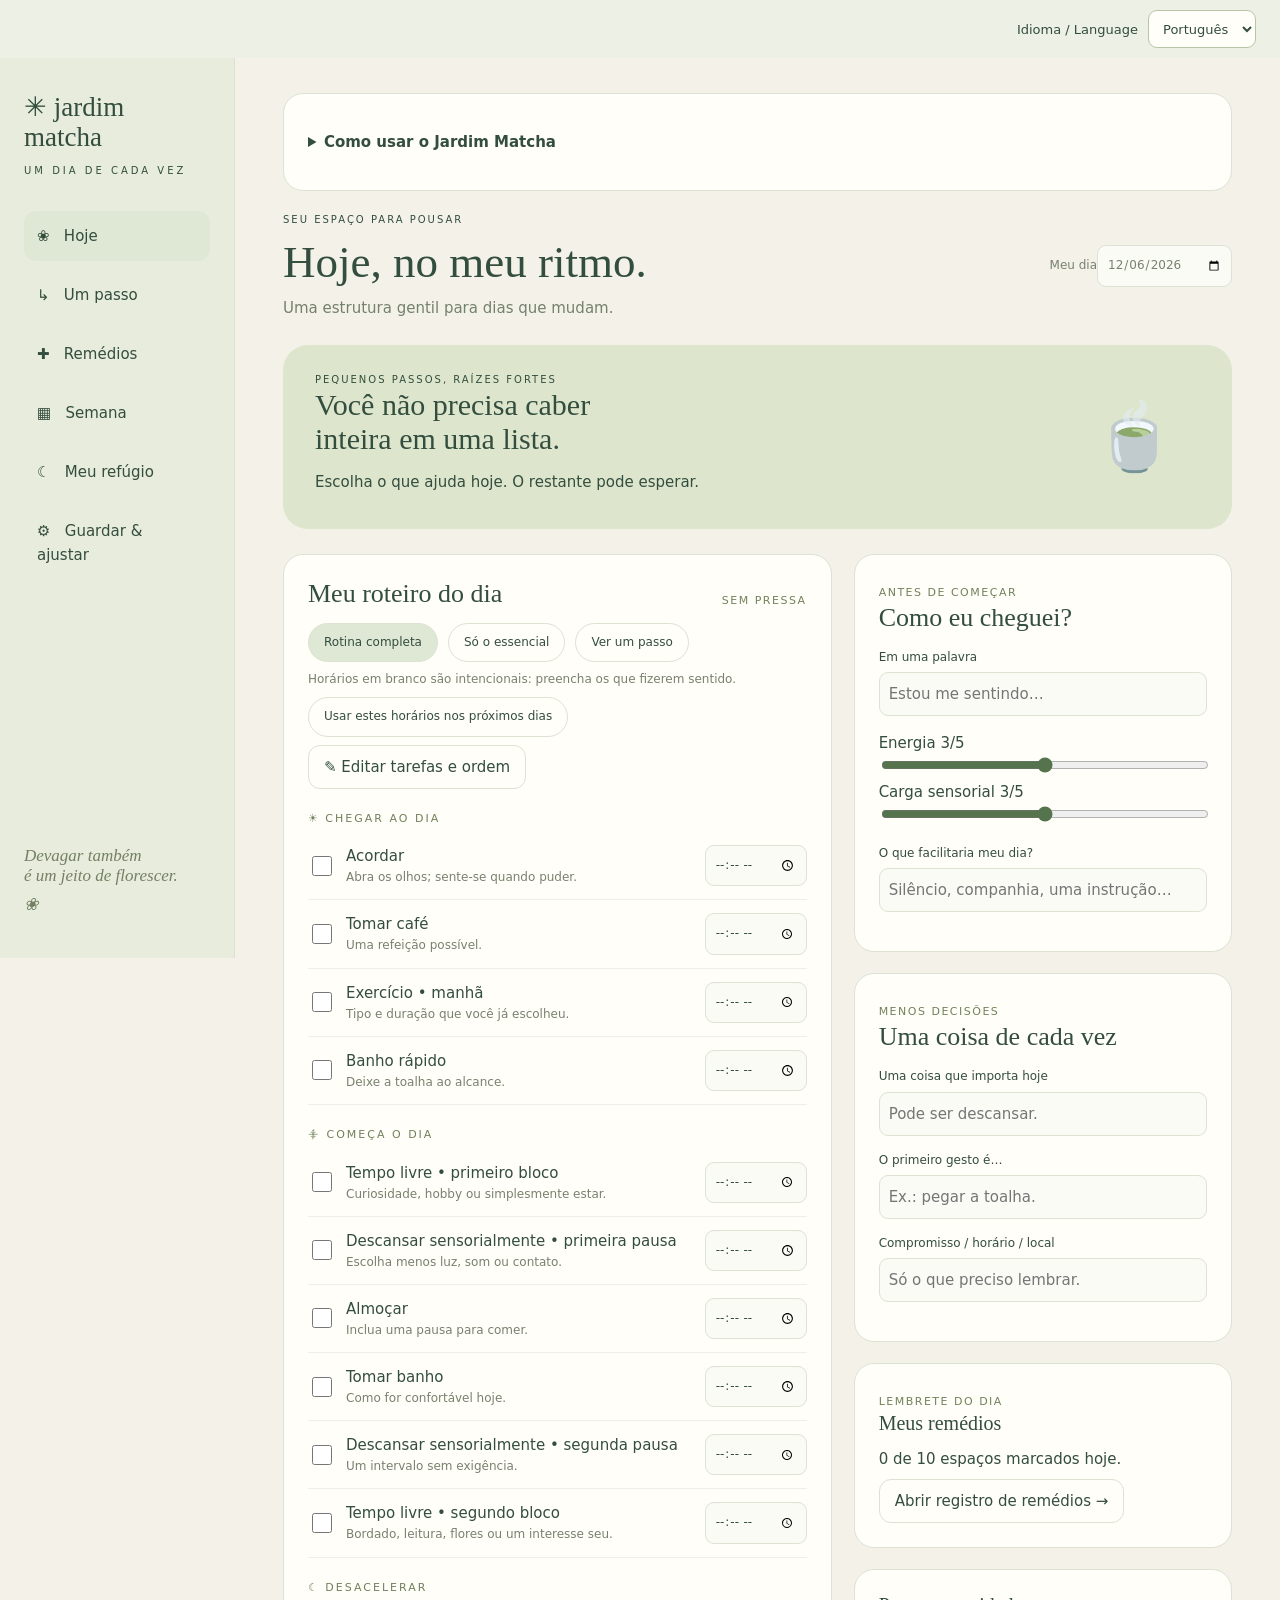
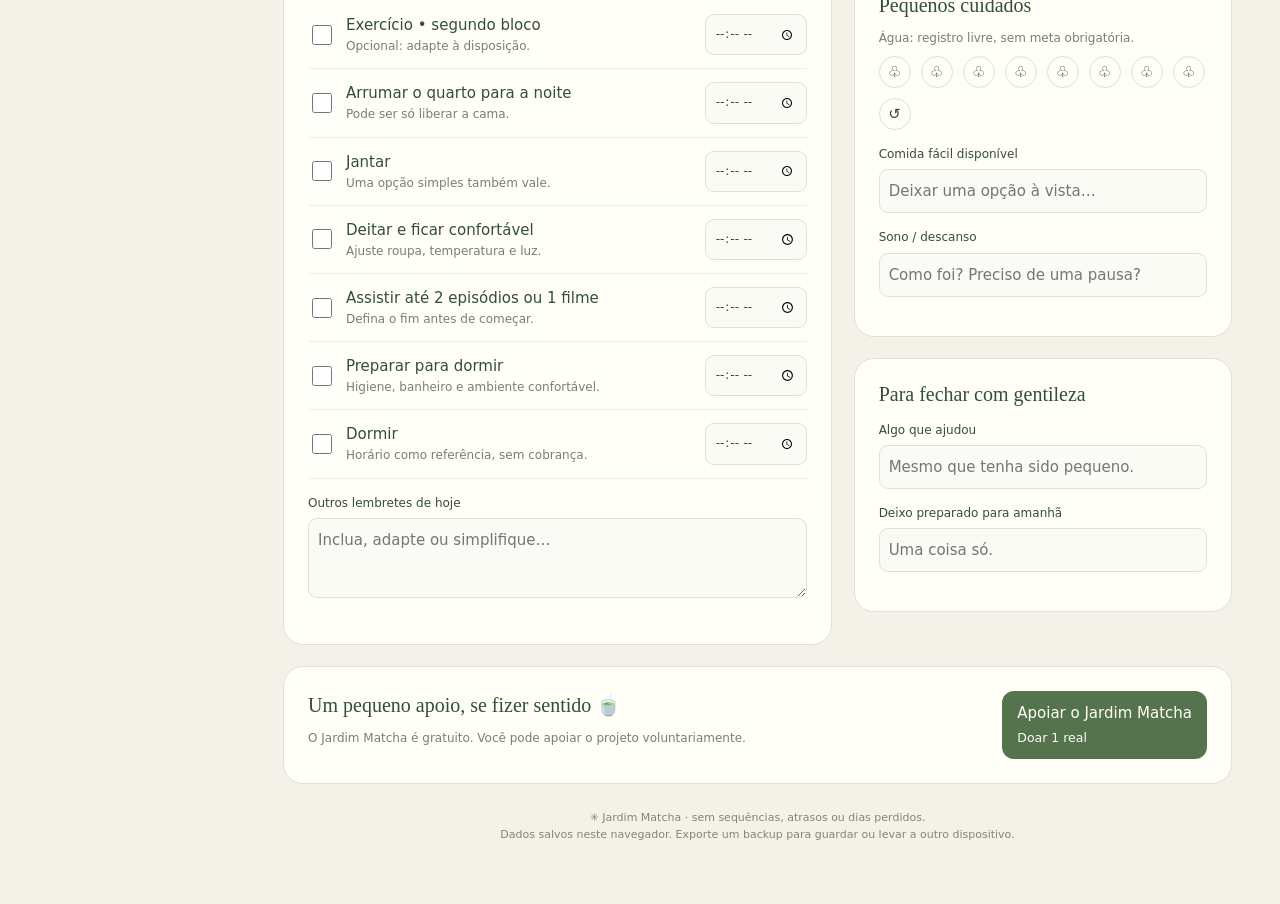
==== commit 2e1c777e: "Adicionar português e inglês ao site e ao planner" ====
--- a/Jardim_Matcha.html
+++ b/Jardim_Matcha.html
@@ -27,14 +27,14 @@
 if(view==='Editar rotina')html=routineEditor();
 if(view==='Psicóloga')html=consultPage('psicologa');
 if(view==='Psiquiatra')html=consultPage('psiquiatra');
-if(view==='Semana'){const date=new Date($('#date').value+'T12:00:00');date.setDate(date.getDate()-((date.getDay()+6)%7));let start=localDate();const w=[];for(let i=0;i<7;i++){let dt=new Date(date);dt.setDate(date.getDate()+i);let k=dt.toISOString().slice(0,10);w.push(`<div class="day"><strong>${['Seg','Ter','Qua','Qui','Sex','Sáb','Dom'][i]}</strong><div class="muted">${dt.toLocaleDateString('pt-BR',{day:'2-digit',month:'2-digit'})}</div><textarea data-week="${k}" aria-label="Plano de ${k}" placeholder="Uma âncora, um compromisso, uma pausa…">${esc(db.settings['week'+k])}</textarea></div>`)}html=`<div class="card"><span class="tag">UM POUCO DE PREVISIBILIDADE</span><h2>Minha semana possível</h2><p class="sub">A semana acompanha a data selecionada. Deixe espaços em branco.</p><div class="week">${w.join('')}</div></div><div class="grid"><div class="card">${field('parking','Estacionamento de ideias','Curiosidades e projetos podem esperar aqui.','area')}</div><div class="card">${field('weekly','O que pode ficar mais fácil?','Uma adaptação para experimentar.','area')}</div></div>`}
+if(view==='Semana'){const date=new Date($('#date').value+'T12:00:00');date.setDate(date.getDate()-((date.getDay()+6)%7));let start=localDate();const w=[];for(let i=0;i<7;i++){let dt=new Date(date);dt.setDate(date.getDate()+i);let k=dt.toISOString().slice(0,10);w.push(`<div class="day"><strong>${['Seg','Ter','Qua','Qui','Sex','Sáb','Dom'][i]}</strong><div class="muted">${dt.toLocaleDateString(window.matchaLanguage==='en'?'en-GB':'pt-BR',{day:'2-digit',month:'2-digit'})}</div><textarea data-week="${k}" aria-label="Plano de ${k}" placeholder="Uma âncora, um compromisso, uma pausa…">${esc(db.settings['week'+k])}</textarea></div>`)}html=`<div class="card"><span class="tag">UM POUCO DE PREVISIBILIDADE</span><h2>Minha semana possível</h2><p class="sub">A semana acompanha a data selecionada. Deixe espaços em branco.</p><div class="week">${w.join('')}</div></div><div class="grid"><div class="card">${field('parking','Estacionamento de ideias','Curiosidades e projetos podem esperar aqui.','area')}</div><div class="card">${field('weekly','O que pode ficar mais fácil?','Uma adaptação para experimentar.','area')}</div></div>`}
 if(view==='Meu refúgio')html=`<div class="grid"><div class="card"><span class="tag">UMA PAUSA SEM DESEMPENHO</span><h2>Meu lugar de pouso</h2><p>Você pode reduzir as demandas deste momento. Escolha apenas algo que costuma ser confortável para você.</p><div class="note">Uma possibilidade: apoiar o corpo e diminuir um estímulo, se isso ajudar. Não precisa fazer um exercício ou terminar nada aqui.</div>${setting('sensoryKit','Meu conforto sensorial','Luz suave, fones, tecido macio…')}${setting('helps','Coisas que costumam me ajudar','O que me dá uma sensação de segurança?')}${setting('avoid','O que prefiro evitar quando sobrecarregada','Barulhos, perguntas, toque…')}${setting('phrase','Minha frase para pedir espaço','Preciso de uma pausa e de menos estímulos agora.')}</div><div><div class="card" id="supportNetwork"><h3 id="supportHeading" tabindex="-1">Minha rede de apoio</h3>${setting('support','Pessoa / contato / como pedir ajuda','Quem posso procurar?')}${setting('care','Anotações gerais para consultas','Suas anotações anteriores continuam aqui.')}${consultCard('psicologa')}${consultCard('psiquiatra')}</div><div class="card"><h3>Um interesse, sem obrigação</h3>${setting('joy','Meu pequeno jardim de curiosidades','Bordar uma flor, observar cores, ler uma página…')}<button data-view="Hoje" data-essential="1">Voltar com só o essencial</button></div></div></div>`;
 if(view==='Guardar & ajustar')html=`<div class="card"><span class="tag">O PLANNER SE ADAPTA A VOCÊ</span><h2>Seu jeito de usar</h2><p>Comece escolhendo a data. Use a rotina completa ou “só o essencial”, e abra “um passo” para diminuir a informação na tela.</p><p>Os horários são editáveis e não geram notificações. Nada é levado como dívida para o dia seguinte.</p>${setting('anchors','Minhas âncoras de rotina','Ex.: depois do café, conferir os remédios prescritos.')}${setting('adapt','Adaptações que quero lembrar','Banho mais curto, ajuda para começar, pausa antes de trocar de tarefa…')}<h3>Guardar uma cópia</h3><p class="muted">Este planner salva neste navegador, sem sincronizar entre dispositivos. O backup contém tudo o que você preencheu, inclusive os remédios.</p><div class="row"><button id="export">↓ Exportar backup</button><label><span class="muted">Restaurar backup</span><input type="file" id="import" accept="application/json"></label><button id="print">Imprimir / salvar PDF</button></div><p role="status" id="backupStatus"></p><p id="saved" class="muted">Salvo neste navegador ✓</p></div>`;$('#content').innerHTML=html;}
 
 const consultNames={psicologa:'Psicóloga',psiquiatra:'Psiquiatra'};
 const weekdays=['Domingo','Segunda-feira','Terça-feira','Quarta-feira','Quinta-feira','Sexta-feira','Sábado'];
 function consultConfig(kind){return db.settings.consultations[kind]??={weekday:'',date:'',time:''}}
-function dateLabel(date){return new Date(date+'T12:00:00').toLocaleDateString('pt-BR',{weekday:'long',day:'2-digit',month:'2-digit'})}
+function dateLabel(date){return new Date(date+'T12:00:00').toLocaleDateString(window.matchaLanguage==='en'?'en-GB':'pt-BR',{weekday:'long',day:'2-digit',month:'2-digit'})}
 function calendarDay(date){const [y,m,d]=date.split('-').map(Number);return Date.UTC(y,m-1,d)/86400000}
 function consultDue(kind){const c=consultConfig(kind),date=$('#date').value;if(kind==='psiquiatra')return !!c.date&&c.date===date;if(c.weekday==='')return false;const exact15=c.intervalWeeks==='15dias';if(!exact15&&Number(c.weekday)!==new Date(date+'T12:00:00').getDay())return false;const weeks=Number(c.intervalWeeks)||1,period=exact15?15:weeks*7;if(!c.referenceDate)return period===7;const delta=calendarDay(date)-calendarDay(c.referenceDate);return delta>=0&&delta%period===0}
 function psychFrequency(c){return `<label class="field"><span>Frequência • Psicóloga</span><select data-consult-kind="psicologa" data-consult-prop="intervalWeeks">${[1,2,3,4].map(n=>`<option value="${n}" ${(c.intervalWeeks==='15dias'?0:(Number(c.intervalWeeks)||1))===n?'selected':''}>${n===1?'Semanal • a cada semana':n===2?'Quinzenal • a cada 2 semanas (14 dias)':'A cada '+n+' semanas ('+(n*7)+' dias)'}</option>`).join('')}<option value="15dias" ${c.intervalWeeks==='15dias'?'selected':''}>A cada 15 dias exatos</option></select></label><label class="field"><span>Data de referência • Psicóloga${(c.intervalWeeks==='15dias'||Number(c.intervalWeeks)>1)?' (necessária)':' (opcional)'}</span><input type="date" data-consult-kind="psicologa" data-consult-prop="referenceDate" value="${esc(c.referenceDate)}"></label><p class="muted">Escolha a data de uma consulta confirmada. O dia da semana será ajustado à data e a repetição começa nela. Em “15 dias exatos”, as próximas consultas podem cair em outro dia da semana.</p>${(c.intervalWeeks==='15dias'||Number(c.intervalWeeks)>1)&&!c.referenceDate?'<p class="note" role="status">Falta a data de referência para calcular quais semanas têm consulta.</p>':''}`}
@@ -64,4 +64,101 @@
   $('#storageNotice').hidden = false;
 }
 render();
-</script></html>
+</script><script>(() => {
+'use strict';
+const translations = {"Pular para o conteúdo": "Skip to content", "Navegação principal": "Main navigation", "O planner": "The planner", "Dúvidas": "Questions", "Baixar grátis": "Download for free", "PLANNER NEURODIVERGENTE PARA COMPUTADOR": "A DESKTOP PLANNER FOR NEURODIVERGENT PEOPLE", "Um dia de cada vez,": "One day at a time,", "no seu ritmo.": "at your own pace.", "O Jardim Matcha é um planner digital para organizar a rotina, guardar anotações e lembrar dos pequenos cuidados do dia.": "Jardim Matcha is a digital planner to organize your routine, keep notes and remember everyday care.", "Abrir meu planner": "Open my planner", "Gratuito": "Free", "Apoio voluntário, se quiser": "Optional support, if you wish", "PRÉVIA": "PREVIEW", "Hoje": "Today", "Semana": "Week", "Remédios": "Medication", "Meu refúgio": "My refuge", "MEU ROTEIRO DO DIA": "MY DAILY ROUTINE", "Hoje, no meu ritmo.": "Today, at my own pace.", "Experimente marcar um passo.": "Try checking off one step.", "Abrir a janela": "Open the window", "Beber um copo de água": "Drink a glass of water", "Escolher o primeiro passo": "Choose the first step", "Prévia interativa com tarefas de exemplo.": "Interactive preview with example tasks.", "✦ Para computador": "✦ For desktop", "✦ Abre no Chrome ou Edge": "✦ Opens in Chrome or Edge", "✦ Uso offline após baixar": "✦ Use offline after downloading", "POR DENTRO DO PLANNER": "INSIDE THE PLANNER", "Espaço para o que importa hoje.": "Space for what matters today.", "Rotina editável": "Editable routine", "Adicione, reorganize e marque suas tarefas. No modo Um passo, veja uma coisa de cada vez.": "Add, reorder and check off your tasks. In One step mode, see one thing at a time.", "Registro de remédios": "Medication log", "Organize os nomes e horários e marque o que já registrou no dia.": "Organize names and times, and check off what you have recorded today.", "Guarde notas separadas para a psicóloga e a psiquiatra. Consulte os resumos quando precisar.": "Keep separate notes for your psychologist and psychiatrist. Read your summaries whenever you need them.", "EDIÇÃO PARA COMPUTADOR": "DESKTOP EDITION", "Leve o Jardim Matcha.": "Take Jardim Matcha with you.", "Abra o planner no navegador ou baixe sua cópia com um guia de uso. Depois de baixar, salve no computador e use mesmo sem internet.": "Open the planner in your browser or download a copy with a quick guide. Save it on your computer to use offline.", "Sua rotina, no seu ritmo": "Your routine, at your own pace", "Baixar o planner ↓": "Download the planner ↓", "Ou abrir no navegador →": "Or open in your browser →", "FEITO COM CUIDADO": "MADE WITH CARE", "Ajude este jardim a florescer.": "Help this garden bloom.", "Se o Jardim Matcha fez companhia ao seu dia, você pode apoiar o projeto. Se quiser, contribua com R$ 1. O apoio é totalmente opcional.": "If Jardim Matcha has kept you company, you can support the project with R$ 1 (one Brazilian real). Support is entirely optional.", "O acesso e todos os recursos são gratuitos.": "Access and all features are free.", "Apoiar o Jardim Matcha": "Support Jardim Matcha", "Doar 1 real": "Donate R$ 1 (BRL)", "Pix de R$ 1 pelo Nubank. Apoio opcional.": "Optional R$ 1 support via Pix, a Brazilian payment method.", "APOIO VOLUNTÁRIO": "OPTIONAL SUPPORT", "Obrigada pelo carinho.": "Thank you for your kindness.", "Seu apoio de R$ 1 ajuda este jardim a continuar florescendo. É opcional: o planner continua gratuito.": "Your R$ 1 support helps this garden keep blooming. It is optional: the planner stays free. Pix requires a compatible Brazilian bank or payment account.", "QR Code Pix para doar R$ 1 ao Jardim Matcha": "Pix QR code to donate R$ 1 (BRL) to Jardim Matcha", "Copiar código Pix": "Copy Pix code", "Ver código Pix Copia e Cola": "Show Pix copy-and-paste code", "Código Pix Copia e Cola": "Pix copy-and-paste code", "Confira o nome da pessoa destinatária e o valor no seu banco antes de confirmar. Nenhum pagamento é feito automaticamente.": "Check the recipient and amount in your banking app before confirming. No payment is made automatically.", "Abrir cobrança no Nubank ↗": "Open the Nubank payment page ↗", "Continuar para o download gratuito": "Continue to the free download", "Fechar janela de apoio": "Close support window", "ANTES DE COMEÇAR": "BEFORE YOU BEGIN", "Dúvidas comuns.": "Common questions.", "Preciso pagar para usar?": "Do I need to pay?", "O acesso e o download são gratuitos. O apoio ao projeto é voluntário.": "Access and downloads are free. Supporting the project is optional.", "Preciso instalar alguma coisa?": "Do I need to install anything?", "Você pode abrir pelo site no computador ou baixar o arquivo HTML e abri-lo no Chrome ou Edge.": "Open it on the website on your computer, or download the HTML file and open it in Chrome or Edge.", "Posso usar sem internet?": "Can I use it offline?", "Sim. Depois de baixar o arquivo, abra a cópia salva no seu computador.": "Yes. After downloading, open the copy saved on your computer.", "Onde ficam as minhas anotações?": "Where are my notes stored?", "Elas ficam salvas no navegador usado para abrir o arquivo. Use a mesma cópia, na mesma pasta. Em Guardar & ajustar, exporte um backup para levar suas anotações a outro computador ou para trocar entre a edição do site e o arquivo baixado.": "Your notes are saved in the browser you use. Keep using the same file in the same folder. In Save & adjust, export a backup to move your notes to another computer or between the website and the downloaded file.", "Planner gratuito para computador ·": "Free desktop planner ·", "Apoio voluntário": "Optional support", "Código copiado! Cole na opção Pix Copia e Cola do seu banco.": "Code copied! Paste it into the Pix copy-and-paste option in your banking app.", "Selecione e copie o código abaixo para usar no seu banco.": "Select and copy the code below to use in your banking app.", "Um passo": "One step", "Guardar & ajustar": "Save & adjust", "UM DIA DE CADA VEZ": "ONE DAY AT A TIME", "Devagar também": "Slowly is also", "é um jeito de florescer.": "a way to bloom.", "Como usar o Jardim Matcha": "How to use Jardim Matcha", "Baixe este arquivo HTML e abra a cópia salva no Chrome ou Edge do computador. O planner abre sem internet e sem conta.": "Download this HTML file and open the saved copy in Chrome or Edge on your computer. The planner works offline without an account.", "Em": "In", ", organize sua rotina. Use": ", organize your routine. Use", "para anotar o que quer levar às consultas e": "to note what you want to discuss at appointments, and", "para consultar seu registro.": "to view your medication log.", "Use sempre o mesmo arquivo, na mesma pasta e no mesmo navegador. Para trocar de aparelho ou de pasta, primeiro vá em": "Keep using the same file, folder and browser. Before changing devices or folders, go to", "Guardar & ajustar → Exportar backup": "Save & adjust → Export backup", ". Depois, use": ". Then use", "Restaurar backup": "Restore backup", "no novo local. A restauração substitui o conteúdo atual.": "in the new location. Restoring replaces the current content.", "Guarde o backup com cuidado, pois ele pode conter suas anotações e informações pessoais.": "Keep your backup safe: it may contain notes and personal information.", "O navegador não conseguiu salvar seus dados. Exporte um backup antes de fechar.": "Your browser could not save your data. Export a backup before closing.", "Seu espaço para pousar": "A place to land", "Uma estrutura gentil para dias que mudam.": "Gentle structure for days that change.", "Meu dia": "My day", "Data do planner": "Planner date", "PEQUENOS PASSOS, RAÍZES FORTES": "SMALL STEPS, STRONG ROOTS", "Você não precisa caber": "You do not have to fit", "inteira em uma lista.": "your whole self into a list.", "Escolha o que ajuda hoje. O restante pode esperar.": "Choose what helps today. The rest can wait.", "Um pequeno apoio, se fizer sentido 🍵": "A little support, if it feels right 🍵", "O Jardim Matcha é gratuito. Você pode apoiar o projeto voluntariamente.": "Jardim Matcha is free. Supporting the project is optional.", "✳ Jardim Matcha · sem sequências, atrasos ou dias perdidos.": "✳ Jardim Matcha · no streaks, overdue tasks or lost days.", "Dados salvos neste navegador. Exporte um backup para guardar ou levar a outro dispositivo.": "Data is saved in this browser. Export a backup to keep a copy or move to another device.", "Salvo neste navegador ✓": "Saved in this browser ✓", "Não foi possível salvar. Exporte um backup.": "Could not save. Export a backup.", "Acordar": "Wake up", "Abra os olhos; sente-se quando puder.": "Open your eyes; sit up when you can.", "Tomar café": "Have breakfast", "Uma refeição possível.": "A meal that feels manageable.", "Exercício • manhã": "Exercise • morning", "Tipo e duração que você já escolheu.": "The type and duration you have chosen.", "Banho rápido": "Quick shower", "Deixe a toalha ao alcance.": "Keep your towel within reach.", "Tempo livre • primeiro bloco": "Free time • first block", "Curiosidade, hobby ou simplesmente estar.": "Curiosity, a hobby, or simply being.", "Descansar sensorialmente • primeira pausa": "Sensory rest • first break", "Escolha menos luz, som ou contato.": "Choose less light, sound or contact.", "Almoçar": "Have lunch", "Inclua uma pausa para comer.": "Make room for a meal break.", "Tomar banho": "Take a shower", "Como for confortável hoje.": "However feels comfortable today.", "Descansar sensorialmente • segunda pausa": "Sensory rest • second break", "Um intervalo sem exigência.": "A break without demands.", "Tempo livre • segundo bloco": "Free time • second block", "Bordado, leitura, flores ou um interesse seu.": "Embroidery, reading, flowers or an interest of yours.", "Exercício • segundo bloco": "Exercise • second block", "Opcional: adapte à disposição.": "Optional: adapt to your energy.", "Arrumar o quarto para a noite": "Prepare the bedroom for the night", "Pode ser só liberar a cama.": "It can be as simple as clearing the bed.", "Jantar": "Have dinner", "Uma opção simples também vale.": "A simple option counts too.", "Deitar e ficar confortável": "Lie down and get comfortable", "Ajuste roupa, temperatura e luz.": "Adjust clothing, temperature and light.", "Assistir até 2 episódios ou 1 filme": "Watch up to 2 episodes or 1 film", "Defina o fim antes de começar.": "Decide when to stop before you begin.", "Preparar para dormir": "Get ready for bed", "Higiene, banheiro e ambiente confortável.": "Hygiene, bathroom and a comfortable space.", "Dormir": "Sleep", "Horário como referência, sem cobrança.": "A time to guide you, without pressure.", "☀ CHEGAR AO DIA": "☀ EASE INTO THE DAY", "⸎ COMEÇA O DIA": "⸎ THE DAY BEGINS", "☾ DESACELERAR": "☾ WIND DOWN", "Meu roteiro do dia": "My daily routine", "SEM PRESSA": "NO RUSH", "Rotina completa": "Full routine", "Só o essencial": "Just the essentials", "Ver um passo": "See one step", "Horários em branco são intencionais: preencha os que fizerem sentido.": "Blank times are intentional: fill in only what helps.", "Usar estes horários nos próximos dias": "Use these times for future days", "✎ Editar tarefas e ordem": "✎ Edit tasks and order", "Nenhuma tarefa neste modo. Você pode adicionar tarefas ou marcar quais são essenciais em “Editar tarefas e ordem”.": "No tasks in this mode. Add tasks or choose essential ones in “Edit tasks and order”.", "Outros lembretes de hoje": "Other reminders for today", "Inclua, adapte ou simplifique…": "Add, adapt or simplify…", "Como eu cheguei?": "How am I arriving today?", "Em uma palavra": "In one word", "Estou me sentindo…": "I feel…", "Energia": "Energy", "Carga sensorial": "Sensory load", "O que facilitaria meu dia?": "What would make today easier?", "Silêncio, companhia, uma instrução…": "Quiet, company, a clear instruction…", "MENOS DECISÕES": "FEWER DECISIONS", "Uma coisa de cada vez": "One thing at a time", "Uma coisa que importa hoje": "One thing that matters today", "Pode ser descansar.": "It can be rest.", "O primeiro gesto é…": "The first tiny action is…", "Ex.: pegar a toalha.": "For example: pick up a towel.", "Compromisso / horário / local": "Appointment / time / place", "Só o que preciso lembrar.": "Just what I need to remember.", "LEMBRETE DO DIA": "TODAY'S REMINDER", "Meus remédios": "My medication", "Abrir registro de remédios →": "Open medication log →", "Pequenos cuidados": "Small acts of care", "Água: registro livre, sem meta obrigatória.": "Water: a flexible log, with no required goal.", "Zerar água": "Reset water log", "Comida fácil disponível": "Easy food available", "Deixar uma opção à vista…": "Keep an option in sight…", "Sono / descanso": "Sleep / rest", "Como foi? Preciso de uma pausa?": "How was it? Do I need a break?", "Para fechar com gentileza": "Close the day gently", "Algo que ajudou": "Something that helped", "Mesmo que tenha sido pequeno.": "Even if it was small.", "Deixo preparado para amanhã": "Something to prepare for tomorrow", "Uma coisa só.": "Just one thing.", "MEU REGISTRO DE CUIDADO": "MY CARE LOG", "Remédios do dia": "Today's medication", "Preencha conforme sua prescrição. Nomes e orientações ficam disponíveis nos próximos dias; as marcações são diárias.": "Fill this in according to your prescription. Names and instructions carry over to future days; checkmarks are daily.", "Este registro não define doses ou condutas. Se não souber se tomou, confira seu registro e a orientação do profissional antes de repetir. Não há alarmes automáticos.": "This log does not set doses or treatment instructions. If you are unsure whether you took a medication, check your log and your clinician's instructions before taking it again. There are no automatic alarms.", "Nome": "Name", "Dose / orientação prescrita": "Prescribed dose / instructions", "Nome do remédio": "Medication name", "Como foi prescrito": "As prescribed", "Horário previsto": "Scheduled time", "Tomado às": "Taken at", "Retirar espaço": "Remove slot", "Nenhum espaço cadastrado. Adicione quantos precisar.": "No slots yet. Add as many as you need.", "+ Adicionar espaço de remédio": "+ Add a medication slot", "Retirar um espaço apenas o guarda em “Espaços retirados”, abaixo. As marcações dos outros espaços continuam ligadas ao remédio certo.": "Removing a slot moves it to “Removed slots” below. Other checkmarks stay linked to the right medication.", "Observações do dia para conversar na consulta": "Today's notes to discuss at your appointment", "O que quero registrar…": "What I want to note…", "O RESTO PODE ESPERAR": "THE REST CAN WAIT", "Seu roteiro chegou ao fim.": "You have reached the end of your routine.", "Você pode descansar ou ajustar o plano.": "You can rest or adjust your plan.", "✓ Fiz este passo": "✓ I did this step", "Escolher outro passo": "Choose another step", "Pausar": "Pause", "Começar": "Start", "Reiniciar": "Reset", "Concluído": "Done", "Temporizador opcional. Funciona enquanto esta página estiver aberta.": "Optional timer. Works while this page is open.", "Se ainda estiver grande, o menor gesto é…": "If it still feels too big, the smallest action is…", "Só encostar os pés no chão, por exemplo.": "For example, just put your feet on the floor.", "Preciso de uma pausa": "I need a break", "UM POUCO DE PREVISIBILIDADE": "A LITTLE PREDICTABILITY", "Minha semana possível": "My manageable week", "A semana acompanha a data selecionada. Deixe espaços em branco.": "The week follows the selected date. Leave room for blank spaces.", "Seg": "Mon", "Ter": "Tue", "Qua": "Wed", "Qui": "Thu", "Sex": "Fri", "Sáb": "Sat", "Dom": "Sun", "Uma âncora, um compromisso, uma pausa…": "An anchor, an appointment, a break…", "Estacionamento de ideias": "Idea parking lot", "Curiosidades e projetos podem esperar aqui.": "Interests and projects can wait here.", "O que pode ficar mais fácil?": "What could be easier?", "Uma adaptação para experimentar.": "An adjustment to try.", "UMA PAUSA SEM DESEMPENHO": "A BREAK WITHOUT EXPECTATIONS", "Meu lugar de pouso": "My place to land", "Você pode reduzir as demandas deste momento. Escolha apenas algo que costuma ser confortável para você.": "You can reduce the demands of this moment. Choose just something that usually feels comfortable for you.", "Uma possibilidade: apoiar o corpo e diminuir um estímulo, se isso ajudar. Não precisa fazer um exercício ou terminar nada aqui.": "One option: support your body and reduce one source of stimulation, if it helps. You do not need to do an exercise or finish anything here.", "Meu conforto sensorial": "My sensory comfort", "Luz suave, fones, tecido macio…": "Soft light, headphones, soft fabric…", "Coisas que costumam me ajudar": "Things that usually help me", "O que me dá uma sensação de segurança?": "What gives me a sense of safety?", "O que prefiro evitar quando sobrecarregada": "What I prefer to avoid when overwhelmed", "Barulhos, perguntas, toque…": "Noise, questions, touch…", "Minha frase para pedir espaço": "My phrase to ask for space", "Preciso de uma pausa e de menos estímulos agora.": "I need a break and less stimulation right now.", "Minha rede de apoio": "My support network", "Pessoa / contato / como pedir ajuda": "Person / contact / how to ask for help", "Quem posso procurar?": "Who can I reach out to?", "Anotações gerais para consultas": "General appointment notes", "Suas anotações anteriores continuam aqui.": "Your previous notes are still here.", "Um interesse, sem obrigação": "An interest, without obligation", "Meu pequeno jardim de curiosidades": "My little garden of curiosity", "Bordar uma flor, observar cores, ler uma página…": "Embroider a flower, notice colors, read a page…", "Voltar com só o essencial": "Return with just the essentials", "O PLANNER SE ADAPTA A VOCÊ": "THE PLANNER ADAPTS TO YOU", "Seu jeito de usar": "Your way of using it", "Comece escolhendo a data. Use a rotina completa ou “só o essencial”, e abra “um passo” para diminuir a informação na tela.": "Start by choosing the date. Use the full routine or “just the essentials”, and open “one step” to reduce information on screen.", "Os horários são editáveis e não geram notificações. Nada é levado como dívida para o dia seguinte.": "Times are editable and do not trigger notifications. Nothing becomes a debt for the next day.", "Minhas âncoras de rotina": "My routine anchors", "Ex.: depois do café, conferir os remédios prescritos.": "For example: after breakfast, check prescribed medication.", "Adaptações que quero lembrar": "Adjustments I want to remember", "Banho mais curto, ajuda para começar, pausa antes de trocar de tarefa…": "A shorter shower, help getting started, a break before switching tasks…", "Guardar uma cópia": "Keep a copy", "Este planner salva neste navegador, sem sincronizar entre dispositivos. O backup contém tudo o que você preencheu, inclusive os remédios.": "This planner saves in this browser, without syncing across devices. The backup includes everything you enter, including medication.", "↓ Exportar backup": "↓ Export backup", "Imprimir / salvar PDF": "Print / save PDF", "Substituir os dados deste navegador pelos dados do backup?": "Replace this browser's data with the backup data?", "Backup restaurado.": "Backup restored.", "Não foi possível abrir este backup. Os dados atuais foram preservados.": "Could not open this backup. Your current data has been preserved.", "Psicóloga": "Psychologist", "Psiquiatra": "Psychiatrist", "Domingo": "Sunday", "Segunda-feira": "Monday", "Terça-feira": "Tuesday", "Quarta-feira": "Wednesday", "Quinta-feira": "Thursday", "Sexta-feira": "Friday", "Sábado": "Saturday", "Frequência • Psicóloga": "Frequency • Psychologist", "Semanal • a cada semana": "Weekly • every week", "Quinzenal • a cada 2 semanas (14 dias)": "Fortnightly • every 2 weeks (14 days)", "A cada 15 dias exatos": "Every 15 days exactly", "Escolha a data de uma consulta confirmada. O dia da semana será ajustado à data e a repetição começa nela. Em “15 dias exatos”, as próximas consultas podem cair em outro dia da semana.": "Choose the date of a confirmed appointment. The weekday will match that date, and recurrence starts there. With “15 days exactly”, future appointments may fall on different weekdays.", "Falta a data de referência para calcular quais semanas têm consulta.": "Add a reference date to work out which weeks have appointments.", "← Voltar à minha rede de apoio": "← Back to my support network", "Data da consulta • Psiquiatra": "Appointment date • Psychiatrist", "Sem dia definido": "No day selected", "O destaque aparece apenas na data escolhida, sem repetição semanal. Depois da consulta, você pode escolher a próxima data.": "The reminder appears only on the selected date, without weekly recurrence. After your appointment, you can choose the next date.", "O lembrete aparece dentro do planner, sem notificação externa.": "The reminder appears inside the planner, without an external notification.", "É o dia escolhido nesta data. Suas anotações estão reunidas no espaço da consulta.": "This is your selected appointment day. Your notes are gathered in the appointment section.", "Como me senti": "How I felt", "Energia (1–5)": "Energy (1–5)", "Carga sensorial (1–5)": "Sensory load (1–5)", "O que facilitaria meu dia": "What would make my day easier", "O que importa hoje": "What matters today", "Primeiro gesto": "First tiny action", "Compromisso": "Appointment", "Outros lembretes": "Other reminders", "Alimentação": "Food", "Sono e descanso": "Sleep and rest", "Para amanhã": "For tomorrow", "Ideias e curiosidades": "Ideas and interests", "Meu menor passo": "My smallest step", "Observações sobre remédios": "Medication notes", "Anotação": "Note", "Plano / anotação da semana": "Weekly plan / note", "Ainda não há anotações neste período. Você pode usar o campo de anotação desta consulta ou preencher os espaços do planner ao longo da semana.": "No notes for this period yet. Use this appointment's note field or fill in the planner throughout the week.", "DIA DE CONSULTA NO SEU PLANEJAMENTO": "APPOINTMENT DAY IN YOUR PLAN", "Reuni suas anotações dos últimos 7 dias, incluindo esta data.": "Here are your notes from the past 7 days, including this date.", "Ver anotações da semana": "View this week's notes", "MINHA REDE DE APOIO": "MY SUPPORT NETWORK", "O que aconteceu? O que quero contar ou perguntar?": "What happened? What would I like to share or ask?", "Esta anotação fica guardada na data selecionada e aparece apenas neste espaço profissional. As anotações gerais do planner aparecem nos dois espaços.": "This note is saved on the selected date and appears only in this professional's section. General planner notes appear in both sections.", "O que quero levar à consulta": "What I want to bring to my appointment", "Reuni os textos preenchidos no planner, os registros de energia e carga sensorial e as notas específicas para esta profissional. São suas palavras, sem interpretação ou diagnóstico automático.": "These are your planner entries, energy and sensory load logs, and notes for this professional. They are your own words, with no automatic interpretation or diagnosis.", "Imprimir / salvar estas anotações em PDF": "Print / save these notes as PDF", "Período": "Time of day", "Pequeno passo / observação": "Small step / note", "Mostrar em “só o essencial”": "Show in “just the essentials”", "↑ Subir": "↑ Move up", "↓ Descer": "↓ Move down", "Excluir tarefa": "Delete task", "UMA ROTINA COM A SUA CARA": "A ROUTINE THAT FEELS LIKE YOU", "Editar tarefas e ordem": "Edit tasks and order", "Adicione, renomeie e use ↑ e ↓ para colocar as tarefas na ordem que preferir. A sequência vale em “Hoje” e “Um passo”. As mudanças valem para todas as datas neste aparelho.": "Add, rename and use ↑ and ↓ to order tasks as you prefer. This order is used in “Today” and “One step”. Changes apply to all dates on this device.", "As marcações e os horários continuam ligados à tarefa certa. Tarefas excluídas ficam guardadas abaixo, caso queira restaurar.": "Checkmarks and times stay linked to the correct task. Deleted tasks are kept below if you want to restore them.", "← Voltar ao meu dia": "← Back to my day", "Nova tarefa": "New task", "Ex.: cuidar das plantas": "For example: water the plants", "Pequeno passo / observação (opcional)": "Small step / note (optional)", "Ex.: pegar o regador": "For example: pick up the watering can", "+ Adicionar tarefa": "+ Add task", "Nenhuma tarefa. Crie sua primeira tarefa acima.": "No tasks yet. Create your first task above.", "Restaurar tarefa": "Restore task", "Nenhuma tarefa excluída.": "No deleted tasks.", "Restaurar espaço": "Restore slot", "Nenhum espaço retirado.": "No removed slots.", "manhã": "morning", "dia": "daytime", "noite": "evening", "Horários definidos para novos dias. ✓": "Times set for new days. ✓", "Apoio ao Jardim Matcha": "Support Jardim Matcha", "O destaque aparece apenas na data escolhida, sem repetição semanal. Depois da consulta, você pode escolher a próxima data. O lembrete aparece dentro do planner, sem notificação externa.": "The reminder appears only on the selected date, without weekly recurrence. After your appointment, you can choose the next date. The reminder appears inside the planner, without an external notification."};
+const languageKey = 'jardim-matcha-language';
+const originals = new WeakMap();
+const originalAttributes = new WeakMap();
+let locale = 'pt-BR';
+try { locale = localStorage.getItem(languageKey)==='en' ? 'en' : 'pt-BR'; } catch {}
+const requested = new URLSearchParams(location.search).get('lang');
+if (requested==='en'||requested==='pt-BR') locale=requested;
+window.matchaLanguage=locale;
+function english(value) {
+ const leading=value.match(/^\s*/)[0], trailing=value.match(/\s*$/)[0];
+ const text=value.trim().replace(/\s+/g,' ');
+ let out=translations[text];
+ if(out===undefined) {
+  const patterns=[
+   [/^([❀↳✚▦☾⚙]\s+)(.+)$/,(_,mark,label)=>mark+english(label).trim()],
+   [/^(\d+) de (\d+) passos marcados$/,(_,a,b)=>`${a} of ${b} steps checked`],
+   [/^(\d+) de (\d+) espaços marcados hoje\.$/,(_,a,b)=>`${a} of ${b} slots checked today.`],
+   [/^(\d+)\. Nome$/,(_,n)=>`${n}. Name`],
+   [/^Remédio (\d+) tomado$/,(_,n)=>`Medication ${n} taken`],
+   [/^Retirar espaço (\d+)$/,(_,n)=>`Remove slot ${n}`],
+   [/^Nome da tarefa (\d+)$/,(_,n)=>`Task ${n} name`],
+   [/^Tarefas excluídas \((\d+)\)$/,(_,n)=>`Deleted tasks (${n})`],
+   [/^Espaços retirados \((\d+)\)$/,(_,n)=>`Removed slots (${n})`],
+   [/^Espaço sem nome (\d+)$/,(_,n)=>`Unnamed slot ${n}`],
+   [/^Registrar (\d+) copos$/,(_,n)=>`Log ${n} glasses`],
+   [/^A cada (\d+) semanas \((\d+) dias\)$/,(_,a,b)=>`Every ${a} weeks (${b} days)`],
+   [/^Data de referência • Psicóloga \((necessária|opcional)\)$/,(_,required)=>`Reference date • Psychologist (${required==='necessária'?'required':'optional'})`],
+   [/^Dia da semana • (Psicóloga|Psiquiatra)$/,(_,who)=>`Weekday • ${translations[who]}`],
+   [/^Horário • (Psicóloga|Psiquiatra) \(opcional\)$/,(_,who)=>`Time • ${translations[who]} (optional)`],
+   [/^Anotações e consulta • (Psicóloga|Psiquiatra)$/,(_,who)=>`Notes & appointment • ${translations[who]}`],
+   [/^Minha consulta • (Psicóloga|Psiquiatra)$/,(_,who)=>`My appointment • ${translations[who]}`],
+   [/^Abrir minhas anotações • (Psicóloga|Psiquiatra)$/,(_,who)=>`Open my notes • ${translations[who]}`],
+   [/^Para (Psicóloga|Psiquiatra)$/,(_,who)=>`For my ${translations[who].toLowerCase()}`],
+   [/^Anotar para a (Psicóloga|Psiquiatra) • (.+)$/,(_,who,date)=>`Note for my ${translations[who].toLowerCase()} • ${date}`],
+   [/^(Psicóloga|Psiquiatra)( • .+)$/,(_,who,rest)=>translations[who]+rest],
+   [/^Período: (.+) a (.+)\.$/,(_,a,b)=>`Period: ${a} to ${b}.`],
+   [/^Plano de (.+)$/,(_,date)=>`Plan for ${date}`],
+   [/^O destaque segue a frequência escolhida(?:, a partir de (.+))?\. O lembrete aparece dentro do planner, sem notificação externa\.$/,(_,date)=>`The reminder follows the selected frequency${date?', starting on '+date:''}. It appears inside the planner, without an external notification.`],
+   [/^(Concluir|Horário de|Subir|Descer|Excluir) (.+)$/,(_,action,label)=>({Concluir:'Complete', 'Horário de':'Time for',Subir:'Move up',Descer:'Move down',Excluir:'Delete'}[action])+' '+(translations[label]||label)]
+  ];
+  for(const [pattern,replace] of patterns) { if(pattern.test(text)){out=text.replace(pattern,replace);break;} }
+ }
+ return out===undefined?value:leading+out+trailing;
+}
+const excluded = 'script,style,textarea,input,[data-no-translate],.note-text,.archive-row span';
+function translateText(node) {
+ if(!node.parentElement||node.parentElement.closest(excluded))return;
+ let record=originals.get(node);
+ if(!record||node.nodeValue!==record.last)record={source:node.nodeValue,last:node.nodeValue};
+ const value=locale==='en'?english(record.source):record.source;
+ if(node.nodeValue!==value)node.nodeValue=value;
+ record.last=value;originals.set(node,record);
+}
+function translateAttribute(el,name) {
+ if(el.matches('[data-no-translate], #matcha-language'))return;
+ let records=originalAttributes.get(el)||{};
+ let rec=records[name];const current=el.getAttribute(name);
+ if(!rec||rec.last!==current)rec={source:current,last:current};
+ const value=locale==='en'?english(rec.source):rec.source;
+ if(current!==value)el.setAttribute(name,value);
+ rec.last=value;records[name]=rec;originalAttributes.set(el,records);
+}
+const observer = new MutationObserver(() => apply());
+function apply() {
+ observer.disconnect();
+ document.documentElement.lang=locale;
+ // Keep form values stable when translating labels of options without an explicit value.
+ document.querySelectorAll('option:not([value])').forEach(el=>el.setAttribute('value',el.textContent));
+ const walker=document.createTreeWalker(document.body,NodeFilter.SHOW_TEXT);
+ while(walker.nextNode())translateText(walker.currentNode);
+ document.querySelectorAll('[placeholder],[aria-label],[title],[alt]').forEach(el=>{
+  for(const name of ['placeholder','aria-label','title','alt'])if(el.hasAttribute(name))translateAttribute(el,name);
+ });
+ if(document.querySelector('#support-button')) {
+  document.title=locale==='en'?'Jardim Matcha | Free neurodivergent planner for desktop':'Jardim Matcha | Planner neurodivergente gratuito para computador';
+  const desc=document.querySelector('meta[name="description"]');
+  if(desc)desc.content=locale==='en'?'A gentle matcha-green planner for your routine. Editable tasks, medication logs and appointment notes. Free access and downloads, with optional support.':'Um planner digital em verde matcha para organizar a rotina no seu ritmo. Tarefas editáveis, registro de remédios e notas para consultas. Acesso e download gratuitos, com apoio voluntário.';
+ } else document.title=locale==='en'?'Jardim Matcha · my own pace':'Jardim Matcha · meu ritmo';
+ const select=document.querySelector('#matcha-language');if(select)select.value=locale;
+ observer.observe(document.body,{subtree:true,childList:true,characterData:true,attributes:true,attributeFilter:['placeholder','aria-label','alt','title']});
+}
+const bar=document.createElement('div');bar.className='matcha-language-bar noprint';bar.dataset.noTranslate='true';
+bar.innerHTML='<label for="matcha-language">Idioma / Language</label><select id="matcha-language" aria-label="Idioma / Language"><option value="pt-BR">Português</option><option value="en">English</option></select>';
+document.body.prepend(bar);
+const style=document.createElement('style');style.textContent='.matcha-language-bar{display:flex;align-items:center;justify-content:flex-end;gap:10px;padding:10px 24px;background:#edf1e5;color:#334d3e;font:13px system-ui,sans-serif;position:relative;z-index:5}.matcha-language-bar label{margin:0}.matcha-language-bar select{font:inherit;color:inherit;border:1px solid #b7c5a7;background:#fffef8;border-radius:9px;padding:7px 10px;min-height:38px}.matcha-language-bar select:focus-visible{outline:3px solid #7f9863;outline-offset:2px}@media print{.matcha-language-bar{display:none}}@media(max-width:600px){.matcha-language-bar{padding:8px 14px}}';document.head.append(style);
+bar.querySelector('select').addEventListener('change',e=>{
+ locale=e.target.value==='en'?'en':'pt-BR';window.matchaLanguage=locale;
+ try{localStorage.setItem(languageKey,locale);}catch{}
+ if(typeof render==='function')render();
+ apply();
+});
+const nativeConfirm=window.confirm.bind(window);window.confirm=message=>nativeConfirm(locale==='en'?english(message):message);
+if(typeof render==='function')render();
+apply();
+})();</script></html>
